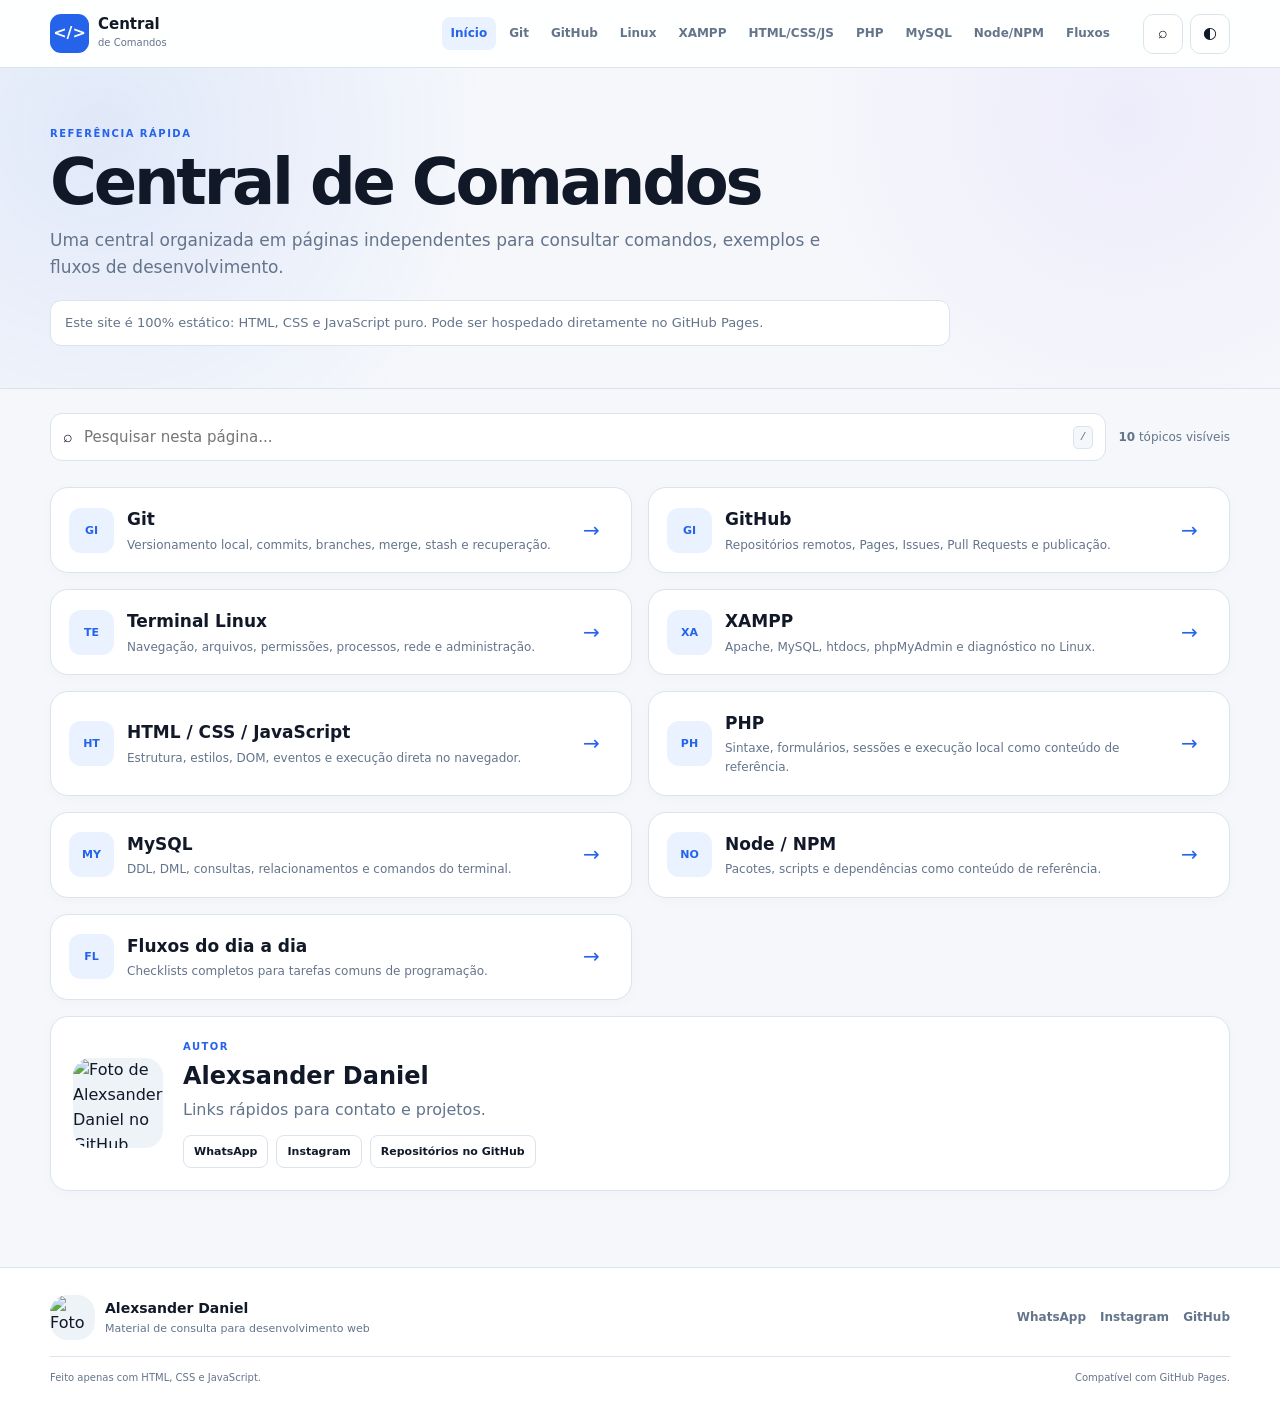
==== index.html @ f8adb83c "Primeiro commit" ====
<!DOCTYPE html>
<html lang="pt-BR">
<head>
<meta charset="UTF-8">
<meta name="viewport" content="width=device-width, initial-scale=1.0">
<meta name="description" content="Uma central organizada em páginas independentes para consultar comandos, exemplos e fluxos de desenvolvimento.">
<meta name="author" content="Alexsander Daniel">
<title>Central de Comandos | Central de Comandos</title>
<link rel="stylesheet" href="assets/style.css">
</head>
<body data-page="home">
<div class="scroll-progress" id="scrollProgress"></div>
<header class="site-header">
  <div class="shell header-row">
    <a class="brand" href="index.html"><span class="brand-code">&lt;/&gt;</span><span><b>Central</b><small>de Comandos</small></span></a>
    <nav class="desktop-nav"><a class="active" href="index.html">Início</a><a class="" href="git.html">Git</a><a class="" href="github.html">GitHub</a><a class="" href="linux.html">Linux</a><a class="" href="xampp.html">XAMPP</a><a class="" href="frontend.html">HTML/CSS/JS</a><a class="" href="php.html">PHP</a><a class="" href="mysql.html">MySQL</a><a class="" href="node.html">Node/NPM</a><a class="" href="fluxos.html">Fluxos</a></nav>
    <div class="header-actions">
      <button id="globalSearchBtn" class="header-btn" type="button" title="Pesquisar">⌕</button>
      <button id="themeBtn" class="header-btn" type="button" title="Alternar tema">◐</button>
      <button id="menuBtn" class="header-btn mobile-only" type="button" aria-label="Abrir menu">☰</button>
    </div>
  </div>
  <nav class="mobile-nav" id="mobileNav"><a class="active" href="index.html">Início</a><a class="" href="git.html">Git</a><a class="" href="github.html">GitHub</a><a class="" href="linux.html">Linux</a><a class="" href="xampp.html">XAMPP</a><a class="" href="frontend.html">HTML/CSS/JS</a><a class="" href="php.html">PHP</a><a class="" href="mysql.html">MySQL</a><a class="" href="node.html">Node/NPM</a><a class="" href="fluxos.html">Fluxos</a></nav>
</header>

<main>
<section class="page-hero">
  <div class="shell">
    
    <span class="kicker">REFERÊNCIA RÁPIDA</span>
    <h1>Central de Comandos</h1>
    <p>Uma central organizada em páginas independentes para consultar comandos, exemplos e fluxos de desenvolvimento.</p>
    <div class="hero-note">Este site é 100% estático: HTML, CSS e JavaScript puro. Pode ser hospedado diretamente no GitHub Pages.</div>
  </div>
</section>

<section class="shell local-tools">
  <div class="local-search"><span>⌕</span><input id="pageSearch" type="search" placeholder="Pesquisar nesta página..." autocomplete="off"><kbd>/</kbd></div>
  <div class="result-count"><b id="resultCount">0</b> tópicos visíveis</div>
</section>

<section class="shell doc-grid" id="contentGrid"><a class="topic-card search-item" data-search="Git Versionamento local, commits, branches, merge, stash e recuperação." href="git.html"><span class="topic-icon">GI</span><div><h2>Git</h2><p>Versionamento local, commits, branches, merge, stash e recuperação.</p></div><span class="arrow">→</span></a><a class="topic-card search-item" data-search="GitHub Repositórios remotos, Pages, Issues, Pull Requests e publicação." href="github.html"><span class="topic-icon">GI</span><div><h2>GitHub</h2><p>Repositórios remotos, Pages, Issues, Pull Requests e publicação.</p></div><span class="arrow">→</span></a><a class="topic-card search-item" data-search="Terminal Linux Navegação, arquivos, permissões, processos, rede e administração." href="linux.html"><span class="topic-icon">TE</span><div><h2>Terminal Linux</h2><p>Navegação, arquivos, permissões, processos, rede e administração.</p></div><span class="arrow">→</span></a><a class="topic-card search-item" data-search="XAMPP Apache, MySQL, htdocs, phpMyAdmin e diagnóstico no Linux." href="xampp.html"><span class="topic-icon">XA</span><div><h2>XAMPP</h2><p>Apache, MySQL, htdocs, phpMyAdmin e diagnóstico no Linux.</p></div><span class="arrow">→</span></a><a class="topic-card search-item" data-search="HTML / CSS / JavaScript Estrutura, estilos, DOM, eventos e execução direta no navegador." href="frontend.html"><span class="topic-icon">HT</span><div><h2>HTML / CSS / JavaScript</h2><p>Estrutura, estilos, DOM, eventos e execução direta no navegador.</p></div><span class="arrow">→</span></a><a class="topic-card search-item" data-search="PHP Sintaxe, formulários, sessões e execução local como conteúdo de referência." href="php.html"><span class="topic-icon">PH</span><div><h2>PHP</h2><p>Sintaxe, formulários, sessões e execução local como conteúdo de referência.</p></div><span class="arrow">→</span></a><a class="topic-card search-item" data-search="MySQL DDL, DML, consultas, relacionamentos e comandos do terminal." href="mysql.html"><span class="topic-icon">MY</span><div><h2>MySQL</h2><p>DDL, DML, consultas, relacionamentos e comandos do terminal.</p></div><span class="arrow">→</span></a><a class="topic-card search-item" data-search="Node / NPM Pacotes, scripts e dependências como conteúdo de referência." href="node.html"><span class="topic-icon">NO</span><div><h2>Node / NPM</h2><p>Pacotes, scripts e dependências como conteúdo de referência.</p></div><span class="arrow">→</span></a><a class="topic-card search-item" data-search="Fluxos do dia a dia Checklists completos para tarefas comuns de programação." href="fluxos.html"><span class="topic-icon">FL</span><div><h2>Fluxos do dia a dia</h2><p>Checklists completos para tarefas comuns de programação.</p></div><span class="arrow">→</span></a>
<article class="profile-panel wide search-item" data-search="Alexsander Daniel whatsapp instagram github contato">
 <img src="https://avatars.githubusercontent.com/u/104946213?v=4" alt="Foto de Alexsander Daniel no GitHub">
 <div><span class="kicker">AUTOR</span><h2>Alexsander Daniel</h2><p>Links rápidos para contato e projetos.</p>
 <div class="social-buttons"><a href="https://wa.me/5538999306760" target="_blank" rel="noopener">WhatsApp</a><a href="https://www.instagram.com/_alexsander_daniel_/" target="_blank" rel="noopener">Instagram</a><a href="https://github.com/alexsanderdaniel?tab=repositories" target="_blank" rel="noopener">Repositórios no GitHub</a></div></div>
</article></section>
</main>

<footer class="site-footer">
  <div class="shell footer-grid">
    <div class="footer-profile"><img src="https://avatars.githubusercontent.com/u/104946213?v=4" alt="Foto de Alexsander Daniel no GitHub"><div><strong>Alexsander Daniel</strong><span>Material de consulta para desenvolvimento web</span></div></div>
    <div class="footer-social"><a href="https://wa.me/5538999306760" target="_blank" rel="noopener">WhatsApp</a><a href="https://www.instagram.com/_alexsander_daniel_/" target="_blank" rel="noopener">Instagram</a><a href="https://github.com/alexsanderdaniel?tab=repositories" target="_blank" rel="noopener">GitHub</a></div>
  </div>
  <div class="shell footer-bottom"><span>Feito apenas com HTML, CSS e JavaScript.</span><span>Compatível com GitHub Pages.</span></div>
</footer>

<div class="search-modal" id="searchModal" aria-hidden="true"><div class="search-dialog"><div class="dialog-top"><strong>Pesquisar na Central</strong><button id="closeSearch" type="button">×</button></div><input id="globalSearch" type="search" placeholder="Ex.: git push, localhost, SELECT, npm install..."><div id="globalResults" class="global-results"></div><small>Pressione Esc para fechar.</small></div></div>
<div class="toast" id="toast">Copiado!</div>
<button class="to-top" id="toTop" type="button" aria-label="Voltar ao topo">↑</button>
<script src="assets/script.js"></script>
</body></html>
---- assets/style.css ----
:root{--bg:#f5f7fb;--surface:#fff;--surface2:#eef3f8;--text:#111827;--muted:#64748b;--border:#dbe3ec;--primary:#2563eb;--primary2:#1d4ed8;--soft:#eaf2ff;--code:#0b1220;--codeText:#dce9ff;--danger:#b91c1c;--dangerBg:#fff1f2;--warn:#a16207;--warnBg:#fffbeb;--success:#047857;--successBg:#ecfdf5;--shadow:0 12px 36px rgba(15,23,42,.07);--radius:18px;--header:68px}
html[data-theme="dark"]{--bg:#080e19;--surface:#101827;--surface2:#172235;--text:#e8edf5;--muted:#9aa9bd;--border:#27364c;--primary:#60a5fa;--primary2:#93c5fd;--soft:#132a4b;--code:#050a12;--codeText:#dce9ff;--danger:#fca5a5;--dangerBg:#341417;--warn:#fbbf24;--warnBg:#35260c;--success:#6ee7b7;--successBg:#0c3025;--shadow:0 18px 45px rgba(0,0,0,.28)}
*{box-sizing:border-box}html{scroll-behavior:smooth;scroll-padding-top:90px}body{margin:0;background:var(--bg);color:var(--text);font-family:Inter,ui-sans-serif,system-ui,-apple-system,"Segoe UI",sans-serif;line-height:1.55}button,input{font:inherit}a{color:inherit}code,kbd,pre{font-family:"SFMono-Regular",Consolas,"Liberation Mono",monospace}.shell{width:min(1180px,calc(100% - 34px));margin:auto}.scroll-progress{position:fixed;left:0;top:0;height:3px;background:var(--primary);width:0;z-index:999}.site-header{height:var(--header);position:sticky;top:0;z-index:100;background:color-mix(in srgb,var(--surface) 90%,transparent);backdrop-filter:blur(18px);border-bottom:1px solid var(--border)}.header-row{height:100%;display:flex;align-items:center;gap:24px}.brand{display:flex;align-items:center;gap:9px;text-decoration:none;margin-right:auto}.brand-code{width:39px;height:39px;display:grid;place-items:center;border-radius:11px;background:var(--primary);color:#fff;font-weight:900}.brand b{display:block;font-size:15px;line-height:1}.brand small{display:block;color:var(--muted);font-size:10px;margin-top:3px}.desktop-nav{display:flex;align-items:center;gap:4px}.desktop-nav a,.mobile-nav a{padding:7px 9px;border-radius:8px;text-decoration:none;color:var(--muted);font-size:12px;font-weight:750}.desktop-nav a:hover,.desktop-nav a.active,.mobile-nav a.active{color:var(--primary);background:var(--soft)}.header-actions{display:flex;gap:7px}.header-btn{width:40px;height:40px;border:1px solid var(--border);border-radius:10px;background:var(--surface);color:var(--text);cursor:pointer}.header-btn:hover{border-color:var(--primary)}.mobile-only{display:none}.mobile-nav{display:none;background:var(--surface);border-bottom:1px solid var(--border);padding:10px 17px;gap:5px;flex-wrap:wrap}.mobile-nav.open{display:flex}.page-hero{padding:58px 0 42px;border-bottom:1px solid var(--border);background:radial-gradient(circle at 8% 20%,color-mix(in srgb,var(--primary) 10%,transparent),transparent 32%),radial-gradient(circle at 88% 15%,color-mix(in srgb,#8b5cf6 7%,transparent),transparent 28%)}.breadcrumbs{display:flex;gap:8px;align-items:center;color:var(--muted);font-size:12px;margin-bottom:18px}.breadcrumbs a{text-decoration:none}.breadcrumbs a:hover{color:var(--primary)}.kicker{display:block;color:var(--primary);font-size:10px;font-weight:900;letter-spacing:.15em}.page-hero h1{margin:8px 0 12px;font-size:clamp(38px,6vw,64px);line-height:1.03;letter-spacing:-.05em}.page-hero p{max-width:790px;margin:0;color:var(--muted);font-size:17px}.hero-note{max-width:900px;margin-top:20px;padding:12px 14px;border:1px solid var(--border);border-radius:11px;background:var(--surface);color:var(--muted);font-size:13px}.local-tools{padding:24px 0 8px;display:flex;gap:12px;align-items:center}.local-search{flex:1;min-width:0;height:48px;display:flex;align-items:center;gap:9px;padding:0 12px;background:var(--surface);border:1px solid var(--border);border-radius:12px}.local-search:focus-within{border-color:var(--primary);box-shadow:0 0 0 3px color-mix(in srgb,var(--primary) 13%,transparent)}.local-search input{width:100%;min-width:0;border:0;outline:0;background:transparent;color:var(--text);font-size:15px}.local-search kbd{font-size:11px;border:1px solid var(--border);border-radius:5px;padding:2px 6px;color:var(--muted);background:var(--bg)}.result-count{color:var(--muted);font-size:12px;white-space:nowrap}.doc-grid{display:grid;grid-template-columns:repeat(2,minmax(0,1fr));gap:16px;padding-top:18px;padding-bottom:76px}.doc-card,.topic-card,.profile-panel{min-width:0;background:var(--surface);border:1px solid var(--border);border-radius:var(--radius);box-shadow:0 3px 14px rgba(15,23,42,.025)}.doc-card{padding:20px}.doc-card.wide,.profile-panel.wide{grid-column:1/-1}.card-title{margin-bottom:12px}.card-title h2{margin:6px 0 0;font-size:19px;letter-spacing:-.02em}.badge{display:inline-flex;padding:3px 7px;border-radius:6px;background:var(--soft);color:var(--primary);font-size:9px;font-weight:900;text-transform:uppercase;letter-spacing:.08em}.doc-card>p{margin:9px 0 13px;color:var(--muted);font-size:13.5px}.code-box{overflow:hidden;border-radius:12px;background:var(--code);color:var(--codeText);margin:12px 0}.code-top{height:37px;display:flex;align-items:center;justify-content:space-between;padding:0 10px 0 14px;border-bottom:1px solid rgba(255,255,255,.09);font-size:10px;color:#91a2bc;text-transform:uppercase;font-weight:800;letter-spacing:.06em}.copy{border:1px solid rgba(255,255,255,.13);border-radius:7px;background:rgba(255,255,255,.07);color:#e5edf8;padding:4px 8px;cursor:pointer;font-size:10px}.code-box pre{margin:0;padding:15px;overflow:auto}.code-box code{font-size:12.5px;line-height:1.8}.cmd-row{display:grid;grid-template-columns:minmax(140px,.8fr) minmax(0,1.2fr) 28px;gap:10px;align-items:start;padding:9px 0;border-bottom:1px solid var(--border)}.cmd-row:last-child{border-bottom:0}.cmd-row code{color:var(--primary2);font-size:11.5px;font-weight:700;overflow-wrap:anywhere}.cmd-row span{color:var(--muted);font-size:12px}.mini-copy{width:28px;height:28px;border:1px solid var(--border);border-radius:7px;background:var(--bg);color:var(--muted);cursor:pointer}.mini-copy:hover{color:var(--primary);border-color:var(--primary)}.callout{margin:12px 0 2px;padding:11px 12px;border-radius:10px;border:1px solid var(--border);font-size:12.5px}.callout strong{display:block;margin-bottom:3px}.callout p{margin:0}.callout.info{background:var(--soft)}.callout.warning{background:var(--warnBg);border-color:color-mix(in srgb,var(--warn) 35%,var(--border));color:var(--warn)}.callout.danger{background:var(--dangerBg);border-color:color-mix(in srgb,var(--danger) 35%,var(--border));color:var(--danger)}.callout.success{background:var(--successBg);border-color:color-mix(in srgb,var(--success) 35%,var(--border));color:var(--success)}.step-list{list-style:none;padding:0;margin:12px 0;display:grid;gap:8px}.step-list li{display:grid;grid-template-columns:29px minmax(0,1fr);gap:10px;align-items:start;padding:10px 11px;border-radius:10px;background:var(--surface2);color:var(--muted);font-size:12.5px}.step-list li>span{width:26px;height:26px;border-radius:7px;display:grid;place-items:center;background:var(--primary);color:#fff;font-weight:900;font-size:11px}.url-line{padding:11px 12px;border:1px dashed var(--border);border-radius:9px;background:var(--bg);overflow-wrap:anywhere}.url-line code{color:var(--primary2);font-size:12px}.key-grid{display:grid;grid-template-columns:repeat(2,1fr);gap:8px}.key-grid span{padding:12px;background:var(--surface2);border-radius:10px;color:var(--muted);font-size:12px}.key-grid b{display:block;margin-top:6px;color:var(--text)}kbd{padding:2px 5px;border:1px solid var(--border);border-radius:5px;background:var(--surface);font-size:10px}.topic-card{display:grid;grid-template-columns:45px minmax(0,1fr) 30px;gap:13px;align-items:center;padding:18px;text-decoration:none;transition:transform .15s ease,border-color .15s ease}.topic-card:hover{transform:translateY(-2px);border-color:color-mix(in srgb,var(--primary) 50%,var(--border))}.topic-icon{width:45px;height:45px;border-radius:12px;display:grid;place-items:center;background:var(--soft);color:var(--primary);font-size:11px;font-weight:900}.topic-card h2{margin:0;font-size:17px}.topic-card p{margin:3px 0 0;color:var(--muted);font-size:12px}.arrow{color:var(--primary);font-size:20px}.profile-panel{padding:22px;display:flex;align-items:center;gap:20px}.profile-panel img,.footer-profile img{object-fit:cover;border-radius:18px;background:var(--surface2)}.profile-panel img{width:90px;height:90px}.profile-panel h2{margin:4px 0 3px}.profile-panel p{margin:0;color:var(--muted)}.social-buttons{display:flex;flex-wrap:wrap;gap:8px;margin-top:12px}.social-buttons a{padding:7px 10px;border:1px solid var(--border);border-radius:8px;text-decoration:none;font-size:11px;font-weight:750}.social-buttons a:hover{color:var(--primary);border-color:var(--primary)}.site-footer{border-top:1px solid var(--border);background:var(--surface);padding:27px 0 17px}.footer-grid{display:flex;align-items:center;justify-content:space-between;gap:20px}.footer-profile{display:flex;align-items:center;gap:10px}.footer-profile img{width:45px;height:45px}.footer-profile strong{display:block;font-size:14px}.footer-profile span{display:block;color:var(--muted);font-size:11px}.footer-social{display:flex;gap:14px;flex-wrap:wrap}.footer-social a{text-decoration:none;color:var(--muted);font-size:12px;font-weight:700}.footer-social a:hover{color:var(--primary)}.footer-bottom{margin-top:16px;padding-top:13px;border-top:1px solid var(--border);display:flex;justify-content:space-between;gap:10px;color:var(--muted);font-size:10px}.search-modal{position:fixed;inset:0;z-index:500;display:none;place-items:start center;padding-top:90px;background:rgba(2,6,23,.58);backdrop-filter:blur(6px)}.search-modal.open{display:grid}.search-dialog{width:min(650px,calc(100% - 24px));padding:16px;border:1px solid var(--border);border-radius:16px;background:var(--surface);box-shadow:0 30px 90px rgba(0,0,0,.3)}.dialog-top{display:flex;justify-content:space-between;align-items:center;margin-bottom:10px}.dialog-top button{width:34px;height:34px;border:0;border-radius:8px;background:var(--surface2);color:var(--text);font-size:20px;cursor:pointer}.search-dialog>input{width:100%;height:48px;border:1px solid var(--border);border-radius:10px;background:var(--bg);color:var(--text);padding:0 12px;outline:0}.search-dialog>input:focus{border-color:var(--primary)}.global-results{display:grid;gap:5px;margin-top:10px;max-height:370px;overflow:auto}.global-results a{display:flex;align-items:center;justify-content:space-between;gap:10px;padding:10px;border-radius:9px;text-decoration:none}.global-results a:hover{background:var(--soft)}.global-results b{font-size:13px}.global-results span{color:var(--muted);font-size:11px}.search-dialog>small{display:block;margin-top:10px;color:var(--muted)}.toast{position:fixed;left:50%;bottom:20px;z-index:700;transform:translate(-50%,12px);padding:9px 13px;border-radius:9px;background:var(--text);color:var(--surface);font-size:11px;font-weight:800;opacity:0;pointer-events:none;transition:.2s}.toast.show{opacity:1;transform:translate(-50%,0)}.to-top{position:fixed;right:17px;bottom:17px;width:42px;height:42px;border:1px solid var(--border);border-radius:11px;background:var(--surface);color:var(--text);box-shadow:var(--shadow);cursor:pointer;opacity:0;pointer-events:none;transform:translateY(8px);transition:.2s}.to-top.show{opacity:1;pointer-events:auto;transform:none}.search-item[data-hidden="true"]{display:none!important}.no-results{grid-column:1/-1;padding:30px;text-align:center;border:1px dashed var(--border);border-radius:var(--radius);background:var(--surface);color:var(--muted)}
@media(max-width:1050px){.desktop-nav{display:none}.mobile-only{display:block}}@media(max-width:760px){.shell{width:min(100% - 22px,1180px)}.page-hero{padding:42px 0 32px}.page-hero h1{font-size:clamp(36px,11vw,52px)}.page-hero p{font-size:15px}.local-tools{align-items:stretch;flex-direction:column}.doc-grid{grid-template-columns:1fr}.doc-card.wide,.profile-panel.wide{grid-column:auto}.cmd-row{grid-template-columns:1fr 30px}.cmd-row span{grid-column:1/-1;grid-row:2}.key-grid{grid-template-columns:1fr}.profile-panel{align-items:flex-start}.footer-grid,.footer-bottom{flex-direction:column;align-items:flex-start}.search-modal{padding-top:72px}}@media(max-width:450px){.brand small{display:none}.profile-panel{display:grid;grid-template-columns:70px 1fr}.profile-panel img{width:70px;height:70px}.profile-panel .social-buttons{grid-column:1/-1}.social-buttons{display:grid;grid-template-columns:1fr;width:100%}.social-buttons a{text-align:center}.doc-card{padding:16px}}@media(prefers-reduced-motion:reduce){*{scroll-behavior:auto!important;transition:none!important}}
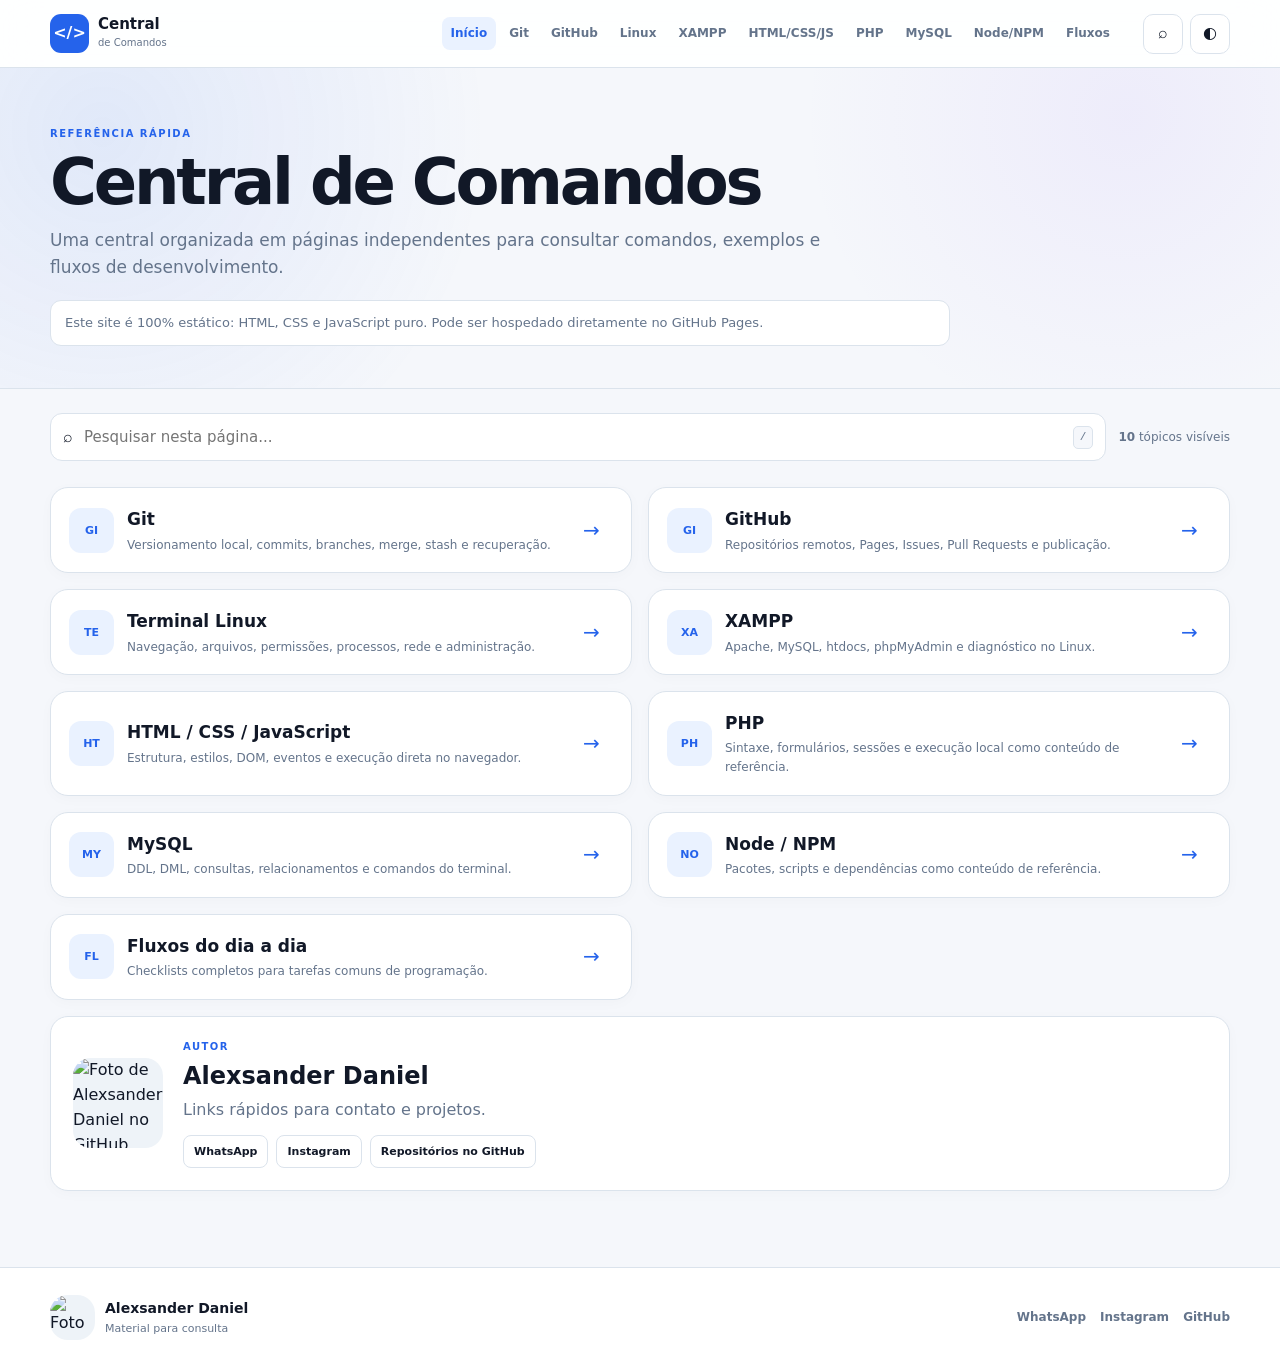
==== commit 3363c06c: "Segundo commit" ====
--- a/index.html
+++ b/index.html
@@ -1,62 +1,57 @@
 <!DOCTYPE html>
+
 <html lang="pt-BR">
 <head>
-<meta charset="UTF-8">
-<meta name="viewport" content="width=device-width, initial-scale=1.0">
-<meta name="description" content="Uma central organizada em páginas independentes para consultar comandos, exemplos e fluxos de desenvolvimento.">
-<meta name="author" content="Alexsander Daniel">
+<meta charset="utf-8"/>
+<meta content="width=device-width, initial-scale=1.0" name="viewport"/>
+<meta content="Uma central organizada em páginas independentes para consultar comandos, exemplos e fluxos de desenvolvimento." name="description"/>
+<meta content="Alexsander Daniel" name="author"/>
 <title>Central de Comandos | Central de Comandos</title>
-<link rel="stylesheet" href="assets/style.css">
+<link href="assets/style.css" rel="stylesheet"/>
 </head>
 <body data-page="home">
 <div class="scroll-progress" id="scrollProgress"></div>
 <header class="site-header">
-  <div class="shell header-row">
-    <a class="brand" href="index.html"><span class="brand-code">&lt;/&gt;</span><span><b>Central</b><small>de Comandos</small></span></a>
-    <nav class="desktop-nav"><a class="active" href="index.html">Início</a><a class="" href="git.html">Git</a><a class="" href="github.html">GitHub</a><a class="" href="linux.html">Linux</a><a class="" href="xampp.html">XAMPP</a><a class="" href="frontend.html">HTML/CSS/JS</a><a class="" href="php.html">PHP</a><a class="" href="mysql.html">MySQL</a><a class="" href="node.html">Node/NPM</a><a class="" href="fluxos.html">Fluxos</a></nav>
-    <div class="header-actions">
-      <button id="globalSearchBtn" class="header-btn" type="button" title="Pesquisar">⌕</button>
-      <button id="themeBtn" class="header-btn" type="button" title="Alternar tema">◐</button>
-      <button id="menuBtn" class="header-btn mobile-only" type="button" aria-label="Abrir menu">☰</button>
-    </div>
-  </div>
-  <nav class="mobile-nav" id="mobileNav"><a class="active" href="index.html">Início</a><a class="" href="git.html">Git</a><a class="" href="github.html">GitHub</a><a class="" href="linux.html">Linux</a><a class="" href="xampp.html">XAMPP</a><a class="" href="frontend.html">HTML/CSS/JS</a><a class="" href="php.html">PHP</a><a class="" href="mysql.html">MySQL</a><a class="" href="node.html">Node/NPM</a><a class="" href="fluxos.html">Fluxos</a></nav>
+<div class="shell header-row">
+<a class="brand" href="index.html"><span class="brand-code">&lt;/&gt;</span><span><b>Central</b><small>de Comandos</small></span></a>
+<nav class="desktop-nav"><a class="active" href="index.html">Início</a><a class="" href="git.html">Git</a><a class="" href="github.html">GitHub</a><a class="" href="linux.html">Linux</a><a class="" href="xampp.html">XAMPP</a><a class="" href="frontend.html">HTML/CSS/JS</a><a class="" href="php.html">PHP</a><a class="" href="mysql.html">MySQL</a><a class="" href="node.html">Node/NPM</a><a class="" href="fluxos.html">Fluxos</a></nav>
+<div class="header-actions">
+<button class="header-btn" id="globalSearchBtn" title="Pesquisar" type="button">⌕</button>
+<button class="header-btn" id="themeBtn" title="Alternar tema" type="button">◐</button>
+<button aria-label="Abrir menu" class="header-btn mobile-only" id="menuBtn" type="button">☰</button>
+</div>
+</div>
+<nav class="mobile-nav" id="mobileNav"><a class="active" href="index.html">Início</a><a class="" href="git.html">Git</a><a class="" href="github.html">GitHub</a><a class="" href="linux.html">Linux</a><a class="" href="xampp.html">XAMPP</a><a class="" href="frontend.html">HTML/CSS/JS</a><a class="" href="php.html">PHP</a><a class="" href="mysql.html">MySQL</a><a class="" href="node.html">Node/NPM</a><a class="" href="fluxos.html">Fluxos</a></nav>
 </header>
-
 <main>
 <section class="page-hero">
-  <div class="shell">
-    
-    <span class="kicker">REFERÊNCIA RÁPIDA</span>
-    <h1>Central de Comandos</h1>
-    <p>Uma central organizada em páginas independentes para consultar comandos, exemplos e fluxos de desenvolvimento.</p>
-    <div class="hero-note">Este site é 100% estático: HTML, CSS e JavaScript puro. Pode ser hospedado diretamente no GitHub Pages.</div>
-  </div>
+<div class="shell">
+<span class="kicker">REFERÊNCIA RÁPIDA</span>
+<h1>Central de Comandos</h1>
+<p>Uma central organizada em páginas independentes para consultar comandos, exemplos e fluxos de desenvolvimento.</p>
+<div class="hero-note">Este site é 100% estático: HTML, CSS e JavaScript puro. Pode ser hospedado diretamente no GitHub Pages.</div>
+</div>
 </section>
-
 <section class="shell local-tools">
-  <div class="local-search"><span>⌕</span><input id="pageSearch" type="search" placeholder="Pesquisar nesta página..." autocomplete="off"><kbd>/</kbd></div>
-  <div class="result-count"><b id="resultCount">0</b> tópicos visíveis</div>
+<div class="local-search"><span>⌕</span><input autocomplete="off" id="pageSearch" placeholder="Pesquisar nesta página..." type="search"/><kbd>/</kbd></div>
+<div class="result-count"><b id="resultCount">0</b> tópicos visíveis</div>
 </section>
-
 <section class="shell doc-grid" id="contentGrid"><a class="topic-card search-item" data-search="Git Versionamento local, commits, branches, merge, stash e recuperação." href="git.html"><span class="topic-icon">GI</span><div><h2>Git</h2><p>Versionamento local, commits, branches, merge, stash e recuperação.</p></div><span class="arrow">→</span></a><a class="topic-card search-item" data-search="GitHub Repositórios remotos, Pages, Issues, Pull Requests e publicação." href="github.html"><span class="topic-icon">GI</span><div><h2>GitHub</h2><p>Repositórios remotos, Pages, Issues, Pull Requests e publicação.</p></div><span class="arrow">→</span></a><a class="topic-card search-item" data-search="Terminal Linux Navegação, arquivos, permissões, processos, rede e administração." href="linux.html"><span class="topic-icon">TE</span><div><h2>Terminal Linux</h2><p>Navegação, arquivos, permissões, processos, rede e administração.</p></div><span class="arrow">→</span></a><a class="topic-card search-item" data-search="XAMPP Apache, MySQL, htdocs, phpMyAdmin e diagnóstico no Linux." href="xampp.html"><span class="topic-icon">XA</span><div><h2>XAMPP</h2><p>Apache, MySQL, htdocs, phpMyAdmin e diagnóstico no Linux.</p></div><span class="arrow">→</span></a><a class="topic-card search-item" data-search="HTML / CSS / JavaScript Estrutura, estilos, DOM, eventos e execução direta no navegador." href="frontend.html"><span class="topic-icon">HT</span><div><h2>HTML / CSS / JavaScript</h2><p>Estrutura, estilos, DOM, eventos e execução direta no navegador.</p></div><span class="arrow">→</span></a><a class="topic-card search-item" data-search="PHP Sintaxe, formulários, sessões e execução local como conteúdo de referência." href="php.html"><span class="topic-icon">PH</span><div><h2>PHP</h2><p>Sintaxe, formulários, sessões e execução local como conteúdo de referência.</p></div><span class="arrow">→</span></a><a class="topic-card search-item" data-search="MySQL DDL, DML, consultas, relacionamentos e comandos do terminal." href="mysql.html"><span class="topic-icon">MY</span><div><h2>MySQL</h2><p>DDL, DML, consultas, relacionamentos e comandos do terminal.</p></div><span class="arrow">→</span></a><a class="topic-card search-item" data-search="Node / NPM Pacotes, scripts e dependências como conteúdo de referência." href="node.html"><span class="topic-icon">NO</span><div><h2>Node / NPM</h2><p>Pacotes, scripts e dependências como conteúdo de referência.</p></div><span class="arrow">→</span></a><a class="topic-card search-item" data-search="Fluxos do dia a dia Checklists completos para tarefas comuns de programação." href="fluxos.html"><span class="topic-icon">FL</span><div><h2>Fluxos do dia a dia</h2><p>Checklists completos para tarefas comuns de programação.</p></div><span class="arrow">→</span></a>
 <article class="profile-panel wide search-item" data-search="Alexsander Daniel whatsapp instagram github contato">
- <img src="https://avatars.githubusercontent.com/u/104946213?v=4" alt="Foto de Alexsander Daniel no GitHub">
- <div><span class="kicker">AUTOR</span><h2>Alexsander Daniel</h2><p>Links rápidos para contato e projetos.</p>
- <div class="social-buttons"><a href="https://wa.me/5538999306760" target="_blank" rel="noopener">WhatsApp</a><a href="https://www.instagram.com/_alexsander_daniel_/" target="_blank" rel="noopener">Instagram</a><a href="https://github.com/alexsanderdaniel?tab=repositories" target="_blank" rel="noopener">Repositórios no GitHub</a></div></div>
+<img alt="Foto de Alexsander Daniel no GitHub" src="https://avatars.githubusercontent.com/u/104946213?v=4"/>
+<div><span class="kicker">AUTOR</span><h2>Alexsander Daniel</h2><p>Links rápidos para contato e projetos.</p>
+<div class="social-buttons"><a href="https://wa.me/5538999306760" rel="noopener" target="_blank">WhatsApp</a><a href="https://www.instagram.com/_alexsander_daniel_/" rel="noopener" target="_blank">Instagram</a><a href="https://github.com/alexsanderdaniel?tab=repositories" rel="noopener" target="_blank">Repositórios no GitHub</a></div></div>
 </article></section>
 </main>
+<footer class="site-footer">
+<div class="shell footer-grid">
+<div class="footer-profile"><img alt="Foto de Alexsander Daniel no GitHub" src="https://avatars.githubusercontent.com/u/104946213?v=4"/><div><strong>Alexsander Daniel</strong><span>Material para consulta</span></div></div>
+<div class="footer-social"><a href="https://wa.me/5538999306760" rel="noopener" target="_blank">WhatsApp</a><a href="https://www.instagram.com/_alexsander_daniel_/" rel="noopener" target="_blank">Instagram</a><a href="https://github.com/alexsanderdaniel?tab=repositories" rel="noopener" target="_blank">GitHub</a></div>
+</div>
 
-<footer class="site-footer">
-  <div class="shell footer-grid">
-    <div class="footer-profile"><img src="https://avatars.githubusercontent.com/u/104946213?v=4" alt="Foto de Alexsander Daniel no GitHub"><div><strong>Alexsander Daniel</strong><span>Material de consulta para desenvolvimento web</span></div></div>
-    <div class="footer-social"><a href="https://wa.me/5538999306760" target="_blank" rel="noopener">WhatsApp</a><a href="https://www.instagram.com/_alexsander_daniel_/" target="_blank" rel="noopener">Instagram</a><a href="https://github.com/alexsanderdaniel?tab=repositories" target="_blank" rel="noopener">GitHub</a></div>
-  </div>
-  <div class="shell footer-bottom"><span>Feito apenas com HTML, CSS e JavaScript.</span><span>Compatível com GitHub Pages.</span></div>
 </footer>
-
-<div class="search-modal" id="searchModal" aria-hidden="true"><div class="search-dialog"><div class="dialog-top"><strong>Pesquisar na Central</strong><button id="closeSearch" type="button">×</button></div><input id="globalSearch" type="search" placeholder="Ex.: git push, localhost, SELECT, npm install..."><div id="globalResults" class="global-results"></div><small>Pressione Esc para fechar.</small></div></div>
+<div aria-hidden="true" class="search-modal" id="searchModal"><div class="search-dialog"><div class="dialog-top"><strong>Pesquisar na Central</strong><button id="closeSearch" type="button">×</button></div><input id="globalSearch" placeholder="Ex.: git push, localhost, SELECT, npm install..." type="search"/><div class="global-results" id="globalResults"></div><small>Pressione Esc para fechar.</small></div></div>
 <div class="toast" id="toast">Copiado!</div>
-<button class="to-top" id="toTop" type="button" aria-label="Voltar ao topo">↑</button>
+<button aria-label="Voltar ao topo" class="to-top" id="toTop" type="button">↑</button>
 <script src="assets/script.js"></script>
 </body></html>
--- a/assets/style.css
+++ b/assets/style.css
@@ -3,3 +3,10 @@
 html[data-theme="dark"]{--bg:#080e19;--surface:#101827;--surface2:#172235;--text:#e8edf5;--muted:#9aa9bd;--border:#27364c;--primary:#60a5fa;--primary2:#93c5fd;--soft:#132a4b;--code:#050a12;--codeText:#dce9ff;--danger:#fca5a5;--dangerBg:#341417;--warn:#fbbf24;--warnBg:#35260c;--success:#6ee7b7;--successBg:#0c3025;--shadow:0 18px 45px rgba(0,0,0,.28)}
 *{box-sizing:border-box}html{scroll-behavior:smooth;scroll-padding-top:90px}body{margin:0;background:var(--bg);color:var(--text);font-family:Inter,ui-sans-serif,system-ui,-apple-system,"Segoe UI",sans-serif;line-height:1.55}button,input{font:inherit}a{color:inherit}code,kbd,pre{font-family:"SFMono-Regular",Consolas,"Liberation Mono",monospace}.shell{width:min(1180px,calc(100% - 34px));margin:auto}.scroll-progress{position:fixed;left:0;top:0;height:3px;background:var(--primary);width:0;z-index:999}.site-header{height:var(--header);position:sticky;top:0;z-index:100;background:color-mix(in srgb,var(--surface) 90%,transparent);backdrop-filter:blur(18px);border-bottom:1px solid var(--border)}.header-row{height:100%;display:flex;align-items:center;gap:24px}.brand{display:flex;align-items:center;gap:9px;text-decoration:none;margin-right:auto}.brand-code{width:39px;height:39px;display:grid;place-items:center;border-radius:11px;background:var(--primary);color:#fff;font-weight:900}.brand b{display:block;font-size:15px;line-height:1}.brand small{display:block;color:var(--muted);font-size:10px;margin-top:3px}.desktop-nav{display:flex;align-items:center;gap:4px}.desktop-nav a,.mobile-nav a{padding:7px 9px;border-radius:8px;text-decoration:none;color:var(--muted);font-size:12px;font-weight:750}.desktop-nav a:hover,.desktop-nav a.active,.mobile-nav a.active{color:var(--primary);background:var(--soft)}.header-actions{display:flex;gap:7px}.header-btn{width:40px;height:40px;border:1px solid var(--border);border-radius:10px;background:var(--surface);color:var(--text);cursor:pointer}.header-btn:hover{border-color:var(--primary)}.mobile-only{display:none}.mobile-nav{display:none;background:var(--surface);border-bottom:1px solid var(--border);padding:10px 17px;gap:5px;flex-wrap:wrap}.mobile-nav.open{display:flex}.page-hero{padding:58px 0 42px;border-bottom:1px solid var(--border);background:radial-gradient(circle at 8% 20%,color-mix(in srgb,var(--primary) 10%,transparent),transparent 32%),radial-gradient(circle at 88% 15%,color-mix(in srgb,#8b5cf6 7%,transparent),transparent 28%)}.breadcrumbs{display:flex;gap:8px;align-items:center;color:var(--muted);font-size:12px;margin-bottom:18px}.breadcrumbs a{text-decoration:none}.breadcrumbs a:hover{color:var(--primary)}.kicker{display:block;color:var(--primary);font-size:10px;font-weight:900;letter-spacing:.15em}.page-hero h1{margin:8px 0 12px;font-size:clamp(38px,6vw,64px);line-height:1.03;letter-spacing:-.05em}.page-hero p{max-width:790px;margin:0;color:var(--muted);font-size:17px}.hero-note{max-width:900px;margin-top:20px;padding:12px 14px;border:1px solid var(--border);border-radius:11px;background:var(--surface);color:var(--muted);font-size:13px}.local-tools{padding:24px 0 8px;display:flex;gap:12px;align-items:center}.local-search{flex:1;min-width:0;height:48px;display:flex;align-items:center;gap:9px;padding:0 12px;background:var(--surface);border:1px solid var(--border);border-radius:12px}.local-search:focus-within{border-color:var(--primary);box-shadow:0 0 0 3px color-mix(in srgb,var(--primary) 13%,transparent)}.local-search input{width:100%;min-width:0;border:0;outline:0;background:transparent;color:var(--text);font-size:15px}.local-search kbd{font-size:11px;border:1px solid var(--border);border-radius:5px;padding:2px 6px;color:var(--muted);background:var(--bg)}.result-count{color:var(--muted);font-size:12px;white-space:nowrap}.doc-grid{display:grid;grid-template-columns:repeat(2,minmax(0,1fr));gap:16px;padding-top:18px;padding-bottom:76px}.doc-card,.topic-card,.profile-panel{min-width:0;background:var(--surface);border:1px solid var(--border);border-radius:var(--radius);box-shadow:0 3px 14px rgba(15,23,42,.025)}.doc-card{padding:20px}.doc-card.wide,.profile-panel.wide{grid-column:1/-1}.card-title{margin-bottom:12px}.card-title h2{margin:6px 0 0;font-size:19px;letter-spacing:-.02em}.badge{display:inline-flex;padding:3px 7px;border-radius:6px;background:var(--soft);color:var(--primary);font-size:9px;font-weight:900;text-transform:uppercase;letter-spacing:.08em}.doc-card>p{margin:9px 0 13px;color:var(--muted);font-size:13.5px}.code-box{overflow:hidden;border-radius:12px;background:var(--code);color:var(--codeText);margin:12px 0}.code-top{height:37px;display:flex;align-items:center;justify-content:space-between;padding:0 10px 0 14px;border-bottom:1px solid rgba(255,255,255,.09);font-size:10px;color:#91a2bc;text-transform:uppercase;font-weight:800;letter-spacing:.06em}.copy{border:1px solid rgba(255,255,255,.13);border-radius:7px;background:rgba(255,255,255,.07);color:#e5edf8;padding:4px 8px;cursor:pointer;font-size:10px}.code-box pre{margin:0;padding:15px;overflow:auto}.code-box code{font-size:12.5px;line-height:1.8}.cmd-row{display:grid;grid-template-columns:minmax(140px,.8fr) minmax(0,1.2fr) 28px;gap:10px;align-items:start;padding:9px 0;border-bottom:1px solid var(--border)}.cmd-row:last-child{border-bottom:0}.cmd-row code{color:var(--primary2);font-size:11.5px;font-weight:700;overflow-wrap:anywhere}.cmd-row span{color:var(--muted);font-size:12px}.mini-copy{width:28px;height:28px;border:1px solid var(--border);border-radius:7px;background:var(--bg);color:var(--muted);cursor:pointer}.mini-copy:hover{color:var(--primary);border-color:var(--primary)}.callout{margin:12px 0 2px;padding:11px 12px;border-radius:10px;border:1px solid var(--border);font-size:12.5px}.callout strong{display:block;margin-bottom:3px}.callout p{margin:0}.callout.info{background:var(--soft)}.callout.warning{background:var(--warnBg);border-color:color-mix(in srgb,var(--warn) 35%,var(--border));color:var(--warn)}.callout.danger{background:var(--dangerBg);border-color:color-mix(in srgb,var(--danger) 35%,var(--border));color:var(--danger)}.callout.success{background:var(--successBg);border-color:color-mix(in srgb,var(--success) 35%,var(--border));color:var(--success)}.step-list{list-style:none;padding:0;margin:12px 0;display:grid;gap:8px}.step-list li{display:grid;grid-template-columns:29px minmax(0,1fr);gap:10px;align-items:start;padding:10px 11px;border-radius:10px;background:var(--surface2);color:var(--muted);font-size:12.5px}.step-list li>span{width:26px;height:26px;border-radius:7px;display:grid;place-items:center;background:var(--primary);color:#fff;font-weight:900;font-size:11px}.url-line{padding:11px 12px;border:1px dashed var(--border);border-radius:9px;background:var(--bg);overflow-wrap:anywhere}.url-line code{color:var(--primary2);font-size:12px}.key-grid{display:grid;grid-template-columns:repeat(2,1fr);gap:8px}.key-grid span{padding:12px;background:var(--surface2);border-radius:10px;color:var(--muted);font-size:12px}.key-grid b{display:block;margin-top:6px;color:var(--text)}kbd{padding:2px 5px;border:1px solid var(--border);border-radius:5px;background:var(--surface);font-size:10px}.topic-card{display:grid;grid-template-columns:45px minmax(0,1fr) 30px;gap:13px;align-items:center;padding:18px;text-decoration:none;transition:transform .15s ease,border-color .15s ease}.topic-card:hover{transform:translateY(-2px);border-color:color-mix(in srgb,var(--primary) 50%,var(--border))}.topic-icon{width:45px;height:45px;border-radius:12px;display:grid;place-items:center;background:var(--soft);color:var(--primary);font-size:11px;font-weight:900}.topic-card h2{margin:0;font-size:17px}.topic-card p{margin:3px 0 0;color:var(--muted);font-size:12px}.arrow{color:var(--primary);font-size:20px}.profile-panel{padding:22px;display:flex;align-items:center;gap:20px}.profile-panel img,.footer-profile img{object-fit:cover;border-radius:18px;background:var(--surface2)}.profile-panel img{width:90px;height:90px}.profile-panel h2{margin:4px 0 3px}.profile-panel p{margin:0;color:var(--muted)}.social-buttons{display:flex;flex-wrap:wrap;gap:8px;margin-top:12px}.social-buttons a{padding:7px 10px;border:1px solid var(--border);border-radius:8px;text-decoration:none;font-size:11px;font-weight:750}.social-buttons a:hover{color:var(--primary);border-color:var(--primary)}.site-footer{border-top:1px solid var(--border);background:var(--surface);padding:27px 0 17px}.footer-grid{display:flex;align-items:center;justify-content:space-between;gap:20px}.footer-profile{display:flex;align-items:center;gap:10px}.footer-profile img{width:45px;height:45px}.footer-profile strong{display:block;font-size:14px}.footer-profile span{display:block;color:var(--muted);font-size:11px}.footer-social{display:flex;gap:14px;flex-wrap:wrap}.footer-social a{text-decoration:none;color:var(--muted);font-size:12px;font-weight:700}.footer-social a:hover{color:var(--primary)}.footer-bottom{margin-top:16px;padding-top:13px;border-top:1px solid var(--border);display:flex;justify-content:space-between;gap:10px;color:var(--muted);font-size:10px}.search-modal{position:fixed;inset:0;z-index:500;display:none;place-items:start center;padding-top:90px;background:rgba(2,6,23,.58);backdrop-filter:blur(6px)}.search-modal.open{display:grid}.search-dialog{width:min(650px,calc(100% - 24px));padding:16px;border:1px solid var(--border);border-radius:16px;background:var(--surface);box-shadow:0 30px 90px rgba(0,0,0,.3)}.dialog-top{display:flex;justify-content:space-between;align-items:center;margin-bottom:10px}.dialog-top button{width:34px;height:34px;border:0;border-radius:8px;background:var(--surface2);color:var(--text);font-size:20px;cursor:pointer}.search-dialog>input{width:100%;height:48px;border:1px solid var(--border);border-radius:10px;background:var(--bg);color:var(--text);padding:0 12px;outline:0}.search-dialog>input:focus{border-color:var(--primary)}.global-results{display:grid;gap:5px;margin-top:10px;max-height:370px;overflow:auto}.global-results a{display:flex;align-items:center;justify-content:space-between;gap:10px;padding:10px;border-radius:9px;text-decoration:none}.global-results a:hover{background:var(--soft)}.global-results b{font-size:13px}.global-results span{color:var(--muted);font-size:11px}.search-dialog>small{display:block;margin-top:10px;color:var(--muted)}.toast{position:fixed;left:50%;bottom:20px;z-index:700;transform:translate(-50%,12px);padding:9px 13px;border-radius:9px;background:var(--text);color:var(--surface);font-size:11px;font-weight:800;opacity:0;pointer-events:none;transition:.2s}.toast.show{opacity:1;transform:translate(-50%,0)}.to-top{position:fixed;right:17px;bottom:17px;width:42px;height:42px;border:1px solid var(--border);border-radius:11px;background:var(--surface);color:var(--text);box-shadow:var(--shadow);cursor:pointer;opacity:0;pointer-events:none;transform:translateY(8px);transition:.2s}.to-top.show{opacity:1;pointer-events:auto;transform:none}.search-item[data-hidden="true"]{display:none!important}.no-results{grid-column:1/-1;padding:30px;text-align:center;border:1px dashed var(--border);border-radius:var(--radius);background:var(--surface);color:var(--muted)}
 @media(max-width:1050px){.desktop-nav{display:none}.mobile-only{display:block}}@media(max-width:760px){.shell{width:min(100% - 22px,1180px)}.page-hero{padding:42px 0 32px}.page-hero h1{font-size:clamp(36px,11vw,52px)}.page-hero p{font-size:15px}.local-tools{align-items:stretch;flex-direction:column}.doc-grid{grid-template-columns:1fr}.doc-card.wide,.profile-panel.wide{grid-column:auto}.cmd-row{grid-template-columns:1fr 30px}.cmd-row span{grid-column:1/-1;grid-row:2}.key-grid{grid-template-columns:1fr}.profile-panel{align-items:flex-start}.footer-grid,.footer-bottom{flex-direction:column;align-items:flex-start}.search-modal{padding-top:72px}}@media(max-width:450px){.brand small{display:none}.profile-panel{display:grid;grid-template-columns:70px 1fr}.profile-panel img{width:70px;height:70px}.profile-panel .social-buttons{grid-column:1/-1}.social-buttons{display:grid;grid-template-columns:1fr;width:100%}.social-buttons a{text-align:center}.doc-card{padding:16px}}@media(prefers-reduced-motion:reduce){*{scroll-behavior:auto!important;transition:none!important}}
+
+
+/* Materiais complementares para download */
+.resource-download{display:grid;grid-template-columns:54px minmax(0,1fr) auto;gap:16px;align-items:center;margin-top:12px;margin-bottom:4px;padding:17px 18px;border:1px solid color-mix(in srgb,var(--primary) 35%,var(--border));border-radius:var(--radius);background:linear-gradient(135deg,var(--surface),color-mix(in srgb,var(--soft) 50%,var(--surface)));box-shadow:0 7px 20px rgba(15,23,42,.035)}
+.resource-download-icon{width:54px;height:54px;display:grid;place-items:center;border-radius:14px;background:var(--primary);color:#fff;font-size:12px;font-weight:900;letter-spacing:.08em;box-shadow:0 8px 18px color-mix(in srgb,var(--primary) 22%,transparent)}
+.resource-download-copy{min-width:0}.resource-label{display:block;color:var(--primary);font-size:9px;font-weight:900;letter-spacing:.12em}.resource-download h2{margin:3px 0 2px;font-size:17px;letter-spacing:-.02em}.resource-download p{margin:0;color:var(--muted);font-size:12.5px;max-width:760px}.download-btn{min-height:42px;display:inline-flex;align-items:center;justify-content:center;gap:8px;padding:9px 13px;border-radius:10px;background:var(--primary);color:#fff;text-decoration:none;font-size:12px;font-weight:850;white-space:nowrap;transition:transform .15s ease,filter .15s ease}.download-btn:hover{transform:translateY(-1px);filter:brightness(1.05)}
+@media(max-width:720px){.resource-download{grid-template-columns:46px minmax(0,1fr);padding:15px}.resource-download-icon{width:46px;height:46px;border-radius:12px}.download-btn{grid-column:1/-1;width:100%;margin-top:2px}}
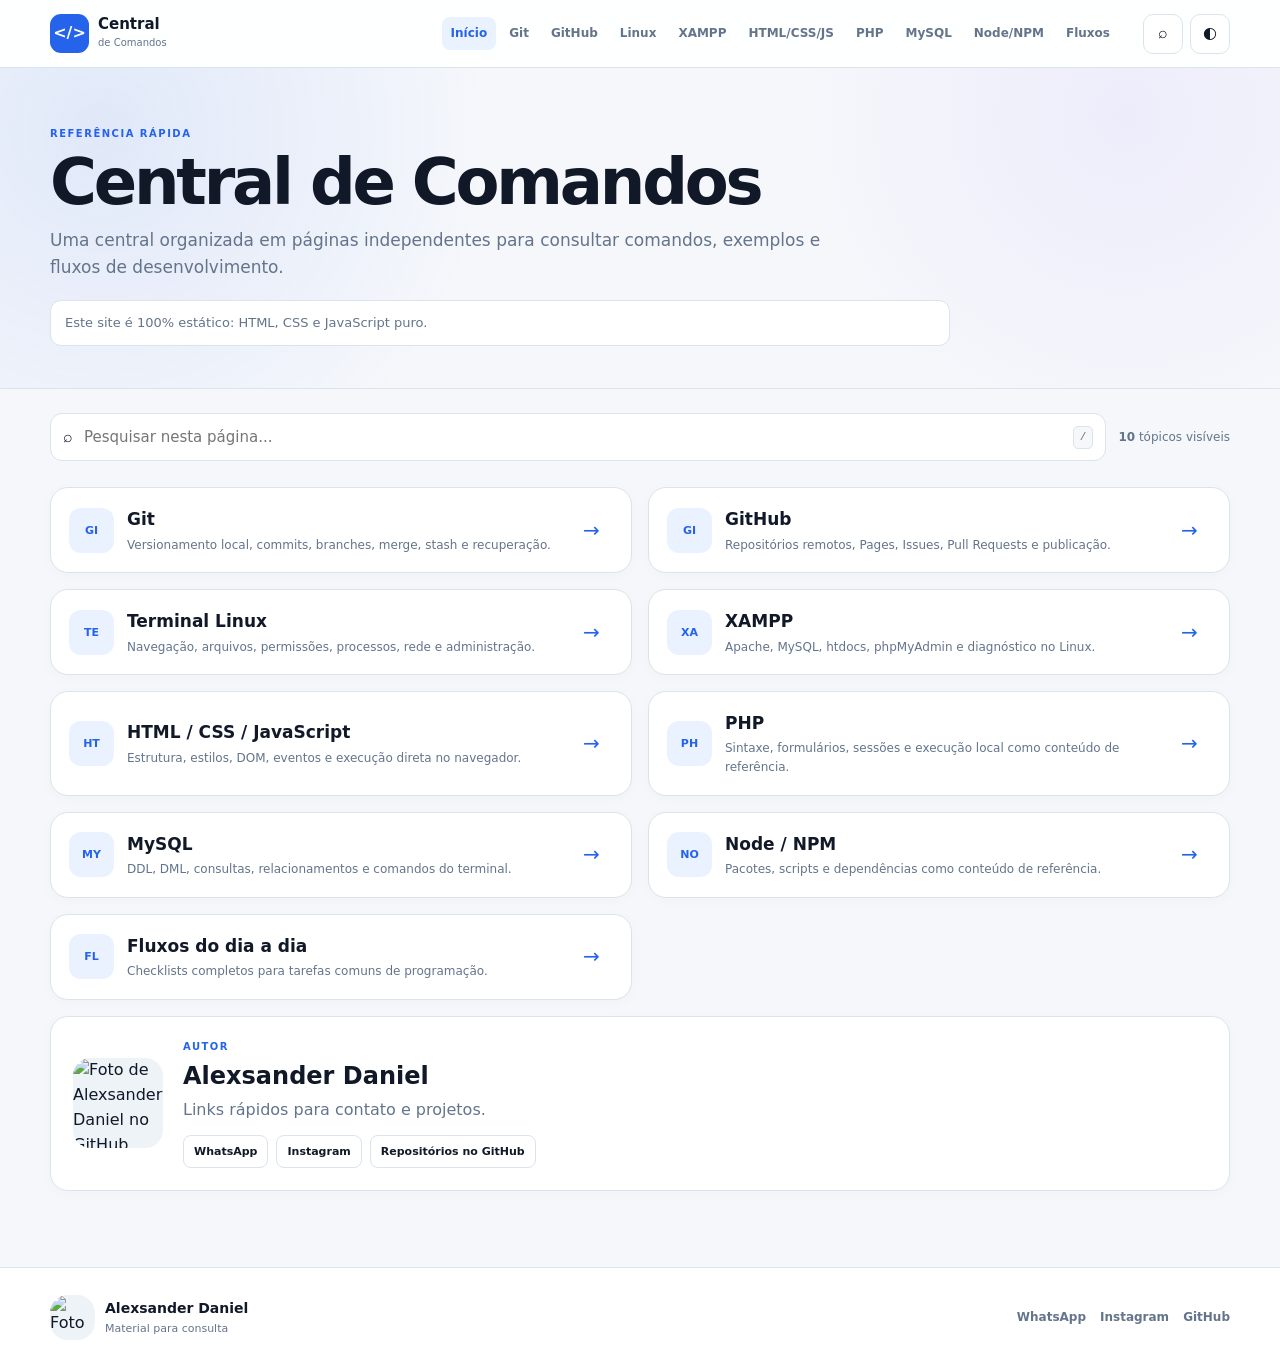
==== commit 1233bb73: "Remove GitHub Pages hosting note from index.html" ====
--- a/index.html
+++ b/index.html
@@ -29,7 +29,7 @@
 <span class="kicker">REFERÊNCIA RÁPIDA</span>
 <h1>Central de Comandos</h1>
 <p>Uma central organizada em páginas independentes para consultar comandos, exemplos e fluxos de desenvolvimento.</p>
-<div class="hero-note">Este site é 100% estático: HTML, CSS e JavaScript puro. Pode ser hospedado diretamente no GitHub Pages.</div>
+<div class="hero-note">Este site é 100% estático: HTML, CSS e JavaScript puro.</div>
 </div>
 </section>
 <section class="shell local-tools">
@@ -54,4 +54,4 @@
 <div class="toast" id="toast">Copiado!</div>
 <button aria-label="Voltar ao topo" class="to-top" id="toTop" type="button">↑</button>
 <script src="assets/script.js"></script>
-</body></html>+</body></html>
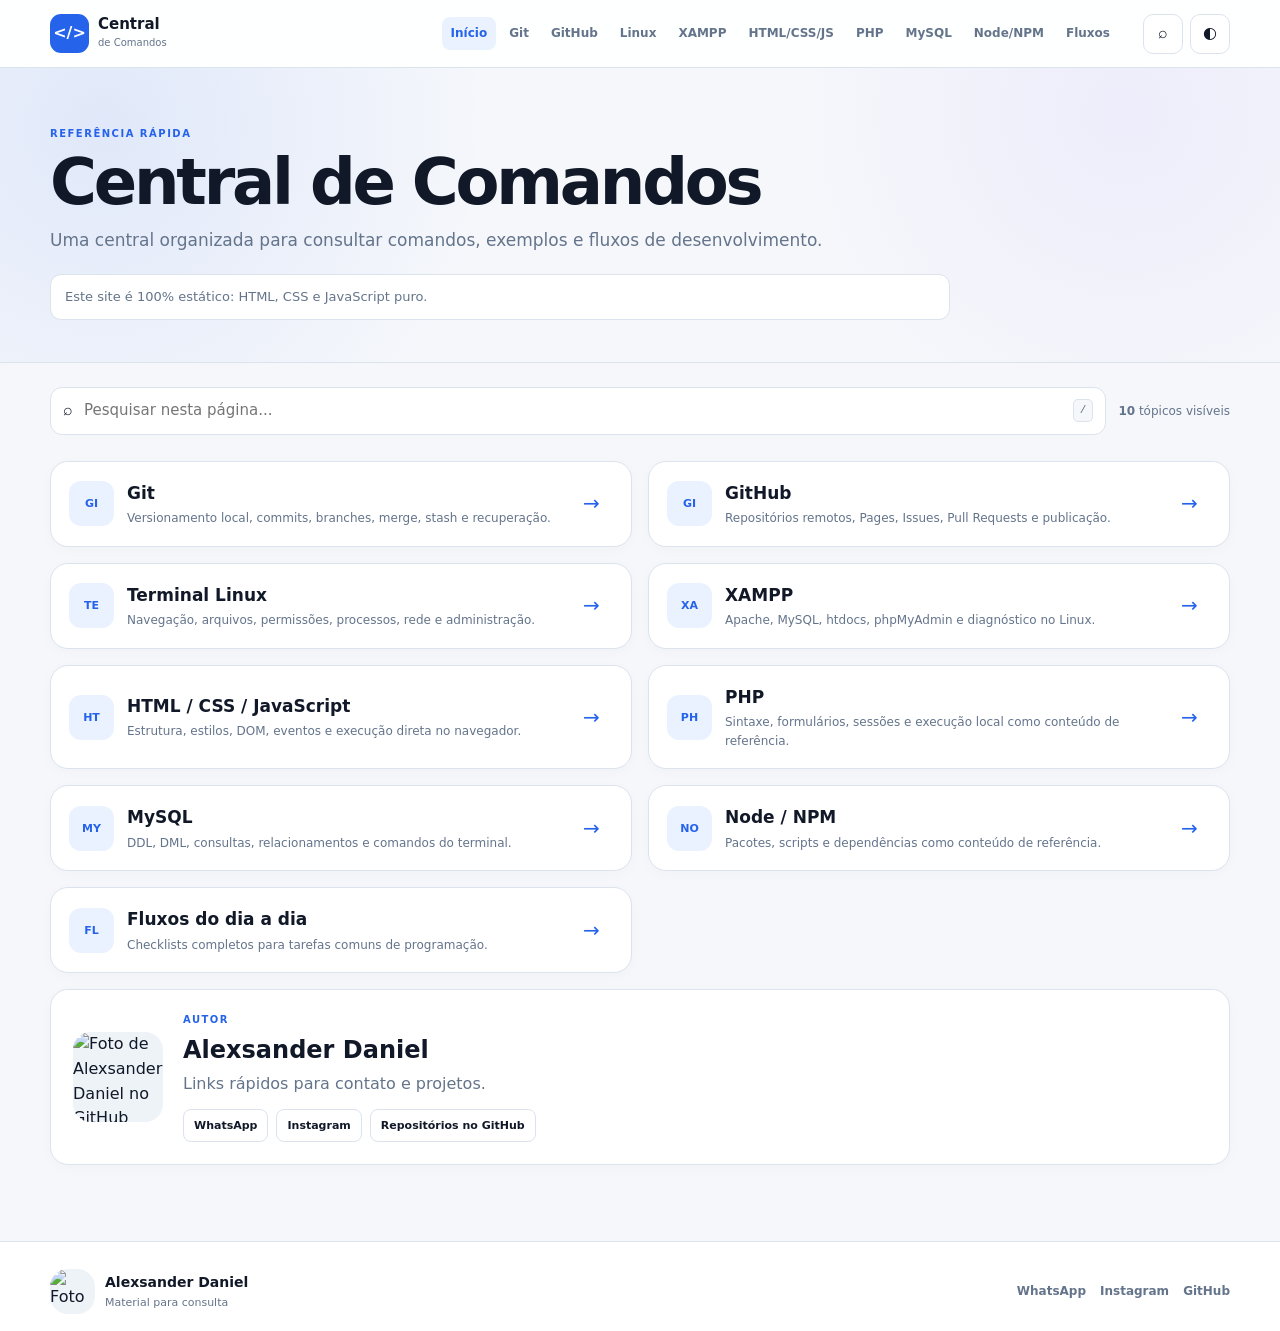
==== commit 1a8e1cd7: "Remove 'independentes' from description paragraph" ====
--- a/index.html
+++ b/index.html
@@ -28,7 +28,7 @@
 <div class="shell">
 <span class="kicker">REFERÊNCIA RÁPIDA</span>
 <h1>Central de Comandos</h1>
-<p>Uma central organizada em páginas independentes para consultar comandos, exemplos e fluxos de desenvolvimento.</p>
+<p>Uma central organizada para consultar comandos, exemplos e fluxos de desenvolvimento.</p>
 <div class="hero-note">Este site é 100% estático: HTML, CSS e JavaScript puro.</div>
 </div>
 </section>
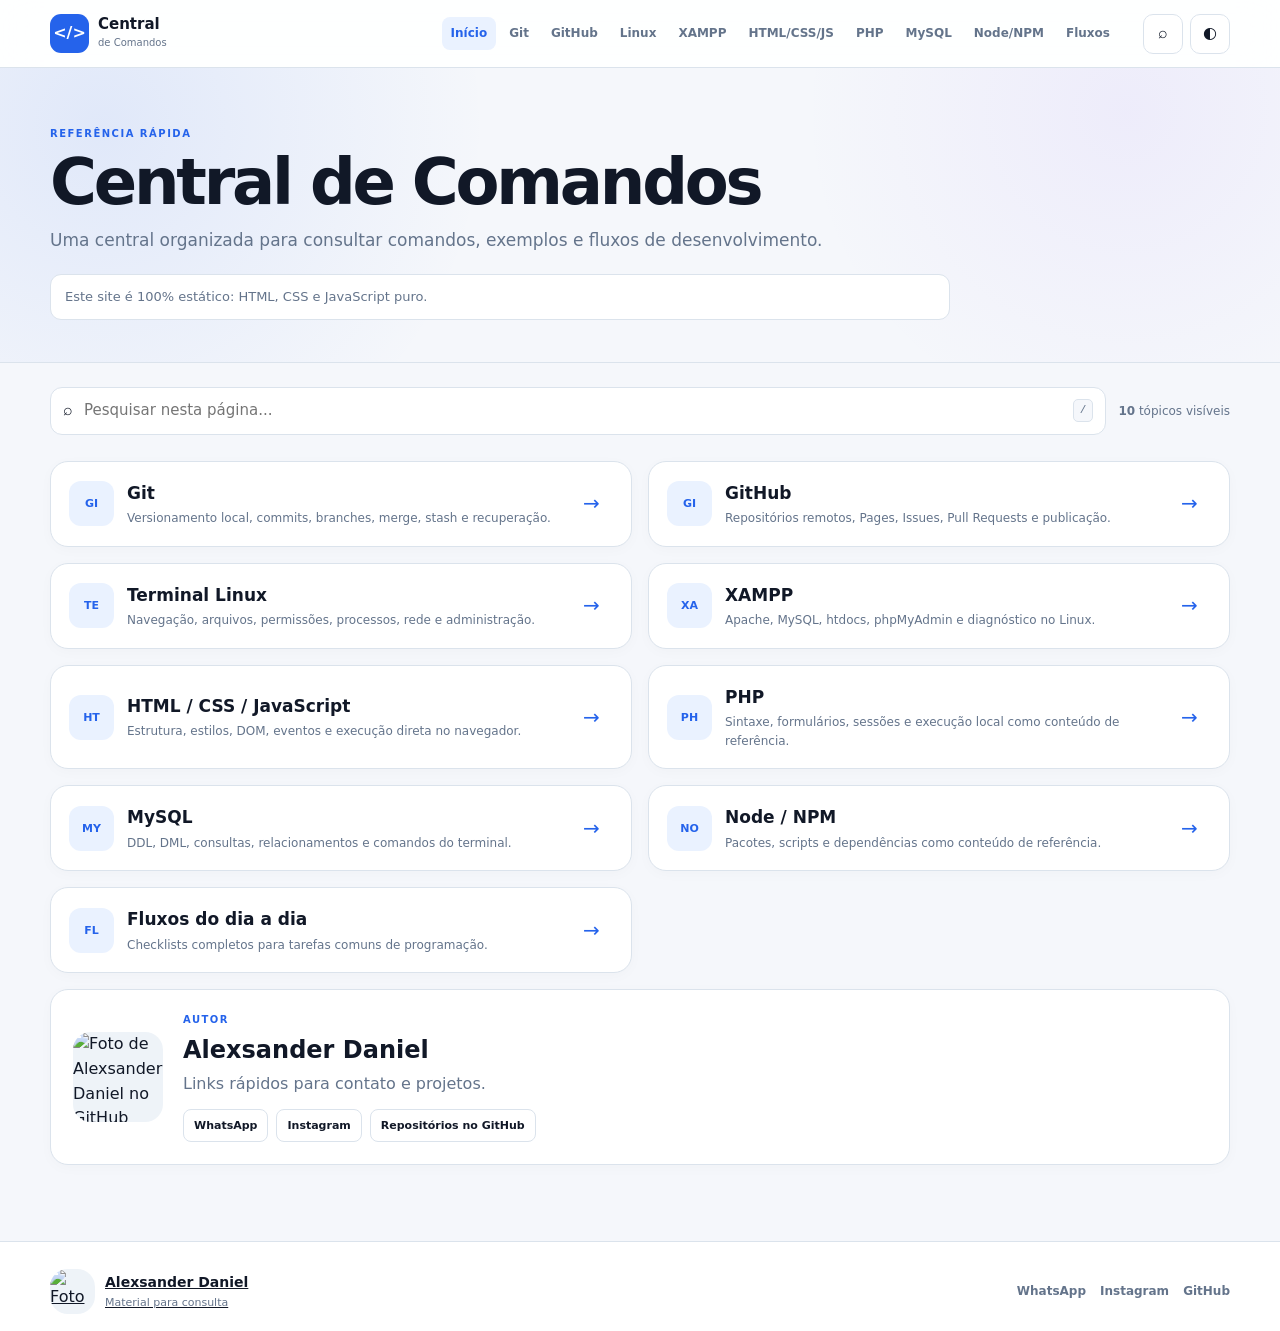
==== commit 6da9e2ff: "Ajustes de favicon" ====
--- a/index.html
+++ b/index.html
@@ -1,57 +1,294 @@
-<!DOCTYPE html>
+<!doctype html>
 
 <html lang="pt-BR">
-<head>
-<meta charset="utf-8"/>
-<meta content="width=device-width, initial-scale=1.0" name="viewport"/>
-<meta content="Uma central organizada em páginas independentes para consultar comandos, exemplos e fluxos de desenvolvimento." name="description"/>
-<meta content="Alexsander Daniel" name="author"/>
-<title>Central de Comandos | Central de Comandos</title>
-<link href="assets/style.css" rel="stylesheet"/>
-</head>
-<body data-page="home">
-<div class="scroll-progress" id="scrollProgress"></div>
-<header class="site-header">
-<div class="shell header-row">
-<a class="brand" href="index.html"><span class="brand-code">&lt;/&gt;</span><span><b>Central</b><small>de Comandos</small></span></a>
-<nav class="desktop-nav"><a class="active" href="index.html">Início</a><a class="" href="git.html">Git</a><a class="" href="github.html">GitHub</a><a class="" href="linux.html">Linux</a><a class="" href="xampp.html">XAMPP</a><a class="" href="frontend.html">HTML/CSS/JS</a><a class="" href="php.html">PHP</a><a class="" href="mysql.html">MySQL</a><a class="" href="node.html">Node/NPM</a><a class="" href="fluxos.html">Fluxos</a></nav>
-<div class="header-actions">
-<button class="header-btn" id="globalSearchBtn" title="Pesquisar" type="button">⌕</button>
-<button class="header-btn" id="themeBtn" title="Alternar tema" type="button">◐</button>
-<button aria-label="Abrir menu" class="header-btn mobile-only" id="menuBtn" type="button">☰</button>
-</div>
-</div>
-<nav class="mobile-nav" id="mobileNav"><a class="active" href="index.html">Início</a><a class="" href="git.html">Git</a><a class="" href="github.html">GitHub</a><a class="" href="linux.html">Linux</a><a class="" href="xampp.html">XAMPP</a><a class="" href="frontend.html">HTML/CSS/JS</a><a class="" href="php.html">PHP</a><a class="" href="mysql.html">MySQL</a><a class="" href="node.html">Node/NPM</a><a class="" href="fluxos.html">Fluxos</a></nav>
-</header>
-<main>
-<section class="page-hero">
-<div class="shell">
-<span class="kicker">REFERÊNCIA RÁPIDA</span>
-<h1>Central de Comandos</h1>
-<p>Uma central organizada para consultar comandos, exemplos e fluxos de desenvolvimento.</p>
-<div class="hero-note">Este site é 100% estático: HTML, CSS e JavaScript puro.</div>
-</div>
-</section>
-<section class="shell local-tools">
-<div class="local-search"><span>⌕</span><input autocomplete="off" id="pageSearch" placeholder="Pesquisar nesta página..." type="search"/><kbd>/</kbd></div>
-<div class="result-count"><b id="resultCount">0</b> tópicos visíveis</div>
-</section>
-<section class="shell doc-grid" id="contentGrid"><a class="topic-card search-item" data-search="Git Versionamento local, commits, branches, merge, stash e recuperação." href="git.html"><span class="topic-icon">GI</span><div><h2>Git</h2><p>Versionamento local, commits, branches, merge, stash e recuperação.</p></div><span class="arrow">→</span></a><a class="topic-card search-item" data-search="GitHub Repositórios remotos, Pages, Issues, Pull Requests e publicação." href="github.html"><span class="topic-icon">GI</span><div><h2>GitHub</h2><p>Repositórios remotos, Pages, Issues, Pull Requests e publicação.</p></div><span class="arrow">→</span></a><a class="topic-card search-item" data-search="Terminal Linux Navegação, arquivos, permissões, processos, rede e administração." href="linux.html"><span class="topic-icon">TE</span><div><h2>Terminal Linux</h2><p>Navegação, arquivos, permissões, processos, rede e administração.</p></div><span class="arrow">→</span></a><a class="topic-card search-item" data-search="XAMPP Apache, MySQL, htdocs, phpMyAdmin e diagnóstico no Linux." href="xampp.html"><span class="topic-icon">XA</span><div><h2>XAMPP</h2><p>Apache, MySQL, htdocs, phpMyAdmin e diagnóstico no Linux.</p></div><span class="arrow">→</span></a><a class="topic-card search-item" data-search="HTML / CSS / JavaScript Estrutura, estilos, DOM, eventos e execução direta no navegador." href="frontend.html"><span class="topic-icon">HT</span><div><h2>HTML / CSS / JavaScript</h2><p>Estrutura, estilos, DOM, eventos e execução direta no navegador.</p></div><span class="arrow">→</span></a><a class="topic-card search-item" data-search="PHP Sintaxe, formulários, sessões e execução local como conteúdo de referência." href="php.html"><span class="topic-icon">PH</span><div><h2>PHP</h2><p>Sintaxe, formulários, sessões e execução local como conteúdo de referência.</p></div><span class="arrow">→</span></a><a class="topic-card search-item" data-search="MySQL DDL, DML, consultas, relacionamentos e comandos do terminal." href="mysql.html"><span class="topic-icon">MY</span><div><h2>MySQL</h2><p>DDL, DML, consultas, relacionamentos e comandos do terminal.</p></div><span class="arrow">→</span></a><a class="topic-card search-item" data-search="Node / NPM Pacotes, scripts e dependências como conteúdo de referência." href="node.html"><span class="topic-icon">NO</span><div><h2>Node / NPM</h2><p>Pacotes, scripts e dependências como conteúdo de referência.</p></div><span class="arrow">→</span></a><a class="topic-card search-item" data-search="Fluxos do dia a dia Checklists completos para tarefas comuns de programação." href="fluxos.html"><span class="topic-icon">FL</span><div><h2>Fluxos do dia a dia</h2><p>Checklists completos para tarefas comuns de programação.</p></div><span class="arrow">→</span></a>
-<article class="profile-panel wide search-item" data-search="Alexsander Daniel whatsapp instagram github contato">
-<img alt="Foto de Alexsander Daniel no GitHub" src="https://avatars.githubusercontent.com/u/104946213?v=4"/>
-<div><span class="kicker">AUTOR</span><h2>Alexsander Daniel</h2><p>Links rápidos para contato e projetos.</p>
-<div class="social-buttons"><a href="https://wa.me/5538999306760" rel="noopener" target="_blank">WhatsApp</a><a href="https://www.instagram.com/_alexsander_daniel_/" rel="noopener" target="_blank">Instagram</a><a href="https://github.com/alexsanderdaniel?tab=repositories" rel="noopener" target="_blank">Repositórios no GitHub</a></div></div>
-</article></section>
-</main>
-<footer class="site-footer">
-<div class="shell footer-grid">
-<div class="footer-profile"><img alt="Foto de Alexsander Daniel no GitHub" src="https://avatars.githubusercontent.com/u/104946213?v=4"/><div><strong>Alexsander Daniel</strong><span>Material para consulta</span></div></div>
-<div class="footer-social"><a href="https://wa.me/5538999306760" rel="noopener" target="_blank">WhatsApp</a><a href="https://www.instagram.com/_alexsander_daniel_/" rel="noopener" target="_blank">Instagram</a><a href="https://github.com/alexsanderdaniel?tab=repositories" rel="noopener" target="_blank">GitHub</a></div>
-</div>
-
-</footer>
-<div aria-hidden="true" class="search-modal" id="searchModal"><div class="search-dialog"><div class="dialog-top"><strong>Pesquisar na Central</strong><button id="closeSearch" type="button">×</button></div><input id="globalSearch" placeholder="Ex.: git push, localhost, SELECT, npm install..." type="search"/><div class="global-results" id="globalResults"></div><small>Pressione Esc para fechar.</small></div></div>
-<div class="toast" id="toast">Copiado!</div>
-<button aria-label="Voltar ao topo" class="to-top" id="toTop" type="button">↑</button>
-<script src="assets/script.js"></script>
-</body></html>
+  <head>
+    <meta charset="utf-8" />
+    <meta content="width=device-width, initial-scale=1.0" name="viewport" />
+    <meta
+      content="Uma central organizada em páginas independentes para consultar comandos, exemplos e fluxos de desenvolvimento."
+      name="description"
+    />
+    <meta content="Alexsander Daniel" name="author" />
+    <title>Central de Comandos | Central de Comandos</title>
+    <link href="assets/style.css" rel="stylesheet" />
+    <link rel="icon" href="assets/favicon.svg" type="image/svg+xml" />
+  </head>
+  <body data-page="home">
+    <div class="scroll-progress" id="scrollProgress"></div>
+    <header class="site-header">
+      <div class="shell header-row">
+        <a class="brand" href="index.html"
+          ><span class="brand-code">&lt;/&gt;</span
+          ><span><b>Central</b><small>de Comandos</small></span></a
+        >
+        <nav class="desktop-nav">
+          <a class="active" href="index.html">Início</a
+          ><a class="" href="git.html">Git</a
+          ><a class="" href="github.html">GitHub</a
+          ><a class="" href="linux.html">Linux</a
+          ><a class="" href="xampp.html">XAMPP</a
+          ><a class="" href="frontend.html">HTML/CSS/JS</a
+          ><a class="" href="php.html">PHP</a
+          ><a class="" href="mysql.html">MySQL</a
+          ><a class="" href="node.html">Node/NPM</a
+          ><a class="" href="fluxos.html">Fluxos</a>
+        </nav>
+        <div class="header-actions">
+          <button
+            class="header-btn"
+            id="globalSearchBtn"
+            title="Pesquisar"
+            type="button"
+          >
+            ⌕
+          </button>
+          <button
+            class="header-btn"
+            id="themeBtn"
+            title="Alternar tema"
+            type="button"
+          >
+            ◐
+          </button>
+          <button
+            aria-label="Abrir menu"
+            class="header-btn mobile-only"
+            id="menuBtn"
+            type="button"
+          >
+            ☰
+          </button>
+        </div>
+      </div>
+      <nav class="mobile-nav" id="mobileNav">
+        <a class="active" href="index.html">Início</a
+        ><a class="" href="git.html">Git</a
+        ><a class="" href="github.html">GitHub</a
+        ><a class="" href="linux.html">Linux</a
+        ><a class="" href="xampp.html">XAMPP</a
+        ><a class="" href="frontend.html">HTML/CSS/JS</a
+        ><a class="" href="php.html">PHP</a
+        ><a class="" href="mysql.html">MySQL</a
+        ><a class="" href="node.html">Node/NPM</a
+        ><a class="" href="fluxos.html">Fluxos</a>
+      </nav>
+    </header>
+    <main>
+      <section class="page-hero">
+        <div class="shell">
+          <span class="kicker">REFERÊNCIA RÁPIDA</span>
+          <h1>Central de Comandos</h1>
+          <p>
+            Uma central organizada para consultar comandos, exemplos e fluxos de
+            desenvolvimento.
+          </p>
+          <div class="hero-note">
+            Este site é 100% estático: HTML, CSS e JavaScript puro.
+          </div>
+        </div>
+      </section>
+      <section class="shell local-tools">
+        <div class="local-search">
+          <span>⌕</span
+          ><input
+            autocomplete="off"
+            id="pageSearch"
+            placeholder="Pesquisar nesta página..."
+            type="search"
+          /><kbd>/</kbd>
+        </div>
+        <div class="result-count">
+          <b id="resultCount">0</b> tópicos visíveis
+        </div>
+      </section>
+      <section class="shell doc-grid" id="contentGrid">
+        <a
+          class="topic-card search-item"
+          data-search="Git Versionamento local, commits, branches, merge, stash e recuperação."
+          href="git.html"
+          ><span class="topic-icon">GI</span>
+          <div>
+            <h2>Git</h2>
+            <p>
+              Versionamento local, commits, branches, merge, stash e
+              recuperação.
+            </p>
+          </div>
+          <span class="arrow">→</span></a
+        ><a
+          class="topic-card search-item"
+          data-search="GitHub Repositórios remotos, Pages, Issues, Pull Requests e publicação."
+          href="github.html"
+          ><span class="topic-icon">GI</span>
+          <div>
+            <h2>GitHub</h2>
+            <p>
+              Repositórios remotos, Pages, Issues, Pull Requests e publicação.
+            </p>
+          </div>
+          <span class="arrow">→</span></a
+        ><a
+          class="topic-card search-item"
+          data-search="Terminal Linux Navegação, arquivos, permissões, processos, rede e administração."
+          href="linux.html"
+          ><span class="topic-icon">TE</span>
+          <div>
+            <h2>Terminal Linux</h2>
+            <p>
+              Navegação, arquivos, permissões, processos, rede e administração.
+            </p>
+          </div>
+          <span class="arrow">→</span></a
+        ><a
+          class="topic-card search-item"
+          data-search="XAMPP Apache, MySQL, htdocs, phpMyAdmin e diagnóstico no Linux."
+          href="xampp.html"
+          ><span class="topic-icon">XA</span>
+          <div>
+            <h2>XAMPP</h2>
+            <p>Apache, MySQL, htdocs, phpMyAdmin e diagnóstico no Linux.</p>
+          </div>
+          <span class="arrow">→</span></a
+        ><a
+          class="topic-card search-item"
+          data-search="HTML / CSS / JavaScript Estrutura, estilos, DOM, eventos e execução direta no navegador."
+          href="frontend.html"
+          ><span class="topic-icon">HT</span>
+          <div>
+            <h2>HTML / CSS / JavaScript</h2>
+            <p>
+              Estrutura, estilos, DOM, eventos e execução direta no navegador.
+            </p>
+          </div>
+          <span class="arrow">→</span></a
+        ><a
+          class="topic-card search-item"
+          data-search="PHP Sintaxe, formulários, sessões e execução local como conteúdo de referência."
+          href="php.html"
+          ><span class="topic-icon">PH</span>
+          <div>
+            <h2>PHP</h2>
+            <p>
+              Sintaxe, formulários, sessões e execução local como conteúdo de
+              referência.
+            </p>
+          </div>
+          <span class="arrow">→</span></a
+        ><a
+          class="topic-card search-item"
+          data-search="MySQL DDL, DML, consultas, relacionamentos e comandos do terminal."
+          href="mysql.html"
+          ><span class="topic-icon">MY</span>
+          <div>
+            <h2>MySQL</h2>
+            <p>DDL, DML, consultas, relacionamentos e comandos do terminal.</p>
+          </div>
+          <span class="arrow">→</span></a
+        ><a
+          class="topic-card search-item"
+          data-search="Node / NPM Pacotes, scripts e dependências como conteúdo de referência."
+          href="node.html"
+          ><span class="topic-icon">NO</span>
+          <div>
+            <h2>Node / NPM</h2>
+            <p>Pacotes, scripts e dependências como conteúdo de referência.</p>
+          </div>
+          <span class="arrow">→</span></a
+        ><a
+          class="topic-card search-item"
+          data-search="Fluxos do dia a dia Checklists completos para tarefas comuns de programação."
+          href="fluxos.html"
+          ><span class="topic-icon">FL</span>
+          <div>
+            <h2>Fluxos do dia a dia</h2>
+            <p>Checklists completos para tarefas comuns de programação.</p>
+          </div>
+          <span class="arrow">→</span></a
+        >
+        <article
+          class="profile-panel wide search-item"
+          data-search="Alexsander Daniel whatsapp instagram github contato"
+        >
+          <img
+            alt="Foto de Alexsander Daniel no GitHub"
+            src="https://avatars.githubusercontent.com/u/104946213?v=4"
+          />
+          <div>
+            <span class="kicker">AUTOR</span>
+            <h2>Alexsander Daniel</h2>
+            <p>Links rápidos para contato e projetos.</p>
+            <div class="social-buttons">
+              <a
+                href="https://wa.me/5538999306760"
+                rel="noopener"
+                target="_blank"
+                >WhatsApp</a
+              ><a
+                href="https://www.instagram.com/_alexsander_daniel_/"
+                rel="noopener"
+                target="_blank"
+                >Instagram</a
+              ><a
+                href="https://github.com/alexsanderdaniel?tab=repositories"
+                rel="noopener"
+                target="_blank"
+                >Repositórios no GitHub</a
+              >
+            </div>
+          </div>
+        </article>
+      </section>
+    </main>
+    <footer class="site-footer">
+      <div class="shell footer-grid">
+        <a href="https://www.alexsander.dev.br" target="_blank"
+          ><div class="footer-profile">
+            <img
+              alt="Foto de Alexsander Daniel no GitHub"
+              src="https://avatars.githubusercontent.com/u/104946213?v=4"
+            />
+            <div>
+              <strong>Alexsander Daniel</strong
+              ><span>Material para consulta</span>
+            </div>
+          </div></a
+        >
+        <div class="footer-social">
+          <a href="https://wa.me/5538999306760" rel="noopener" target="_blank"
+            >WhatsApp</a
+          ><a
+            href="https://www.instagram.com/_alexsander_daniel_/"
+            rel="noopener"
+            target="_blank"
+            >Instagram</a
+          ><a
+            href="https://github.com/alexsanderdaniel?tab=repositories"
+            rel="noopener"
+            target="_blank"
+            >GitHub</a
+          >
+        </div>
+      </div>
+    </footer>
+    <div aria-hidden="true" class="search-modal" id="searchModal">
+      <div class="search-dialog">
+        <div class="dialog-top">
+          <strong>Pesquisar na Central</strong
+          ><button id="closeSearch" type="button">×</button>
+        </div>
+        <input
+          id="globalSearch"
+          placeholder="Ex.: git push, localhost, SELECT, npm install..."
+          type="search"
+        />
+        <div class="global-results" id="globalResults"></div>
+        <small>Pressione Esc para fechar.</small>
+      </div>
+    </div>
+    <div class="toast" id="toast">Copiado!</div>
+    <button aria-label="Voltar ao topo" class="to-top" id="toTop" type="button">
+      ↑
+    </button>
+    <script src="assets/script.js"></script>
+  </body>
+</html>
--- a/assets/style.css
+++ b/assets/style.css
@@ -1,12 +1,943 @@
-
-:root{--bg:#f5f7fb;--surface:#fff;--surface2:#eef3f8;--text:#111827;--muted:#64748b;--border:#dbe3ec;--primary:#2563eb;--primary2:#1d4ed8;--soft:#eaf2ff;--code:#0b1220;--codeText:#dce9ff;--danger:#b91c1c;--dangerBg:#fff1f2;--warn:#a16207;--warnBg:#fffbeb;--success:#047857;--successBg:#ecfdf5;--shadow:0 12px 36px rgba(15,23,42,.07);--radius:18px;--header:68px}
-html[data-theme="dark"]{--bg:#080e19;--surface:#101827;--surface2:#172235;--text:#e8edf5;--muted:#9aa9bd;--border:#27364c;--primary:#60a5fa;--primary2:#93c5fd;--soft:#132a4b;--code:#050a12;--codeText:#dce9ff;--danger:#fca5a5;--dangerBg:#341417;--warn:#fbbf24;--warnBg:#35260c;--success:#6ee7b7;--successBg:#0c3025;--shadow:0 18px 45px rgba(0,0,0,.28)}
-*{box-sizing:border-box}html{scroll-behavior:smooth;scroll-padding-top:90px}body{margin:0;background:var(--bg);color:var(--text);font-family:Inter,ui-sans-serif,system-ui,-apple-system,"Segoe UI",sans-serif;line-height:1.55}button,input{font:inherit}a{color:inherit}code,kbd,pre{font-family:"SFMono-Regular",Consolas,"Liberation Mono",monospace}.shell{width:min(1180px,calc(100% - 34px));margin:auto}.scroll-progress{position:fixed;left:0;top:0;height:3px;background:var(--primary);width:0;z-index:999}.site-header{height:var(--header);position:sticky;top:0;z-index:100;background:color-mix(in srgb,var(--surface) 90%,transparent);backdrop-filter:blur(18px);border-bottom:1px solid var(--border)}.header-row{height:100%;display:flex;align-items:center;gap:24px}.brand{display:flex;align-items:center;gap:9px;text-decoration:none;margin-right:auto}.brand-code{width:39px;height:39px;display:grid;place-items:center;border-radius:11px;background:var(--primary);color:#fff;font-weight:900}.brand b{display:block;font-size:15px;line-height:1}.brand small{display:block;color:var(--muted);font-size:10px;margin-top:3px}.desktop-nav{display:flex;align-items:center;gap:4px}.desktop-nav a,.mobile-nav a{padding:7px 9px;border-radius:8px;text-decoration:none;color:var(--muted);font-size:12px;font-weight:750}.desktop-nav a:hover,.desktop-nav a.active,.mobile-nav a.active{color:var(--primary);background:var(--soft)}.header-actions{display:flex;gap:7px}.header-btn{width:40px;height:40px;border:1px solid var(--border);border-radius:10px;background:var(--surface);color:var(--text);cursor:pointer}.header-btn:hover{border-color:var(--primary)}.mobile-only{display:none}.mobile-nav{display:none;background:var(--surface);border-bottom:1px solid var(--border);padding:10px 17px;gap:5px;flex-wrap:wrap}.mobile-nav.open{display:flex}.page-hero{padding:58px 0 42px;border-bottom:1px solid var(--border);background:radial-gradient(circle at 8% 20%,color-mix(in srgb,var(--primary) 10%,transparent),transparent 32%),radial-gradient(circle at 88% 15%,color-mix(in srgb,#8b5cf6 7%,transparent),transparent 28%)}.breadcrumbs{display:flex;gap:8px;align-items:center;color:var(--muted);font-size:12px;margin-bottom:18px}.breadcrumbs a{text-decoration:none}.breadcrumbs a:hover{color:var(--primary)}.kicker{display:block;color:var(--primary);font-size:10px;font-weight:900;letter-spacing:.15em}.page-hero h1{margin:8px 0 12px;font-size:clamp(38px,6vw,64px);line-height:1.03;letter-spacing:-.05em}.page-hero p{max-width:790px;margin:0;color:var(--muted);font-size:17px}.hero-note{max-width:900px;margin-top:20px;padding:12px 14px;border:1px solid var(--border);border-radius:11px;background:var(--surface);color:var(--muted);font-size:13px}.local-tools{padding:24px 0 8px;display:flex;gap:12px;align-items:center}.local-search{flex:1;min-width:0;height:48px;display:flex;align-items:center;gap:9px;padding:0 12px;background:var(--surface);border:1px solid var(--border);border-radius:12px}.local-search:focus-within{border-color:var(--primary);box-shadow:0 0 0 3px color-mix(in srgb,var(--primary) 13%,transparent)}.local-search input{width:100%;min-width:0;border:0;outline:0;background:transparent;color:var(--text);font-size:15px}.local-search kbd{font-size:11px;border:1px solid var(--border);border-radius:5px;padding:2px 6px;color:var(--muted);background:var(--bg)}.result-count{color:var(--muted);font-size:12px;white-space:nowrap}.doc-grid{display:grid;grid-template-columns:repeat(2,minmax(0,1fr));gap:16px;padding-top:18px;padding-bottom:76px}.doc-card,.topic-card,.profile-panel{min-width:0;background:var(--surface);border:1px solid var(--border);border-radius:var(--radius);box-shadow:0 3px 14px rgba(15,23,42,.025)}.doc-card{padding:20px}.doc-card.wide,.profile-panel.wide{grid-column:1/-1}.card-title{margin-bottom:12px}.card-title h2{margin:6px 0 0;font-size:19px;letter-spacing:-.02em}.badge{display:inline-flex;padding:3px 7px;border-radius:6px;background:var(--soft);color:var(--primary);font-size:9px;font-weight:900;text-transform:uppercase;letter-spacing:.08em}.doc-card>p{margin:9px 0 13px;color:var(--muted);font-size:13.5px}.code-box{overflow:hidden;border-radius:12px;background:var(--code);color:var(--codeText);margin:12px 0}.code-top{height:37px;display:flex;align-items:center;justify-content:space-between;padding:0 10px 0 14px;border-bottom:1px solid rgba(255,255,255,.09);font-size:10px;color:#91a2bc;text-transform:uppercase;font-weight:800;letter-spacing:.06em}.copy{border:1px solid rgba(255,255,255,.13);border-radius:7px;background:rgba(255,255,255,.07);color:#e5edf8;padding:4px 8px;cursor:pointer;font-size:10px}.code-box pre{margin:0;padding:15px;overflow:auto}.code-box code{font-size:12.5px;line-height:1.8}.cmd-row{display:grid;grid-template-columns:minmax(140px,.8fr) minmax(0,1.2fr) 28px;gap:10px;align-items:start;padding:9px 0;border-bottom:1px solid var(--border)}.cmd-row:last-child{border-bottom:0}.cmd-row code{color:var(--primary2);font-size:11.5px;font-weight:700;overflow-wrap:anywhere}.cmd-row span{color:var(--muted);font-size:12px}.mini-copy{width:28px;height:28px;border:1px solid var(--border);border-radius:7px;background:var(--bg);color:var(--muted);cursor:pointer}.mini-copy:hover{color:var(--primary);border-color:var(--primary)}.callout{margin:12px 0 2px;padding:11px 12px;border-radius:10px;border:1px solid var(--border);font-size:12.5px}.callout strong{display:block;margin-bottom:3px}.callout p{margin:0}.callout.info{background:var(--soft)}.callout.warning{background:var(--warnBg);border-color:color-mix(in srgb,var(--warn) 35%,var(--border));color:var(--warn)}.callout.danger{background:var(--dangerBg);border-color:color-mix(in srgb,var(--danger) 35%,var(--border));color:var(--danger)}.callout.success{background:var(--successBg);border-color:color-mix(in srgb,var(--success) 35%,var(--border));color:var(--success)}.step-list{list-style:none;padding:0;margin:12px 0;display:grid;gap:8px}.step-list li{display:grid;grid-template-columns:29px minmax(0,1fr);gap:10px;align-items:start;padding:10px 11px;border-radius:10px;background:var(--surface2);color:var(--muted);font-size:12.5px}.step-list li>span{width:26px;height:26px;border-radius:7px;display:grid;place-items:center;background:var(--primary);color:#fff;font-weight:900;font-size:11px}.url-line{padding:11px 12px;border:1px dashed var(--border);border-radius:9px;background:var(--bg);overflow-wrap:anywhere}.url-line code{color:var(--primary2);font-size:12px}.key-grid{display:grid;grid-template-columns:repeat(2,1fr);gap:8px}.key-grid span{padding:12px;background:var(--surface2);border-radius:10px;color:var(--muted);font-size:12px}.key-grid b{display:block;margin-top:6px;color:var(--text)}kbd{padding:2px 5px;border:1px solid var(--border);border-radius:5px;background:var(--surface);font-size:10px}.topic-card{display:grid;grid-template-columns:45px minmax(0,1fr) 30px;gap:13px;align-items:center;padding:18px;text-decoration:none;transition:transform .15s ease,border-color .15s ease}.topic-card:hover{transform:translateY(-2px);border-color:color-mix(in srgb,var(--primary) 50%,var(--border))}.topic-icon{width:45px;height:45px;border-radius:12px;display:grid;place-items:center;background:var(--soft);color:var(--primary);font-size:11px;font-weight:900}.topic-card h2{margin:0;font-size:17px}.topic-card p{margin:3px 0 0;color:var(--muted);font-size:12px}.arrow{color:var(--primary);font-size:20px}.profile-panel{padding:22px;display:flex;align-items:center;gap:20px}.profile-panel img,.footer-profile img{object-fit:cover;border-radius:18px;background:var(--surface2)}.profile-panel img{width:90px;height:90px}.profile-panel h2{margin:4px 0 3px}.profile-panel p{margin:0;color:var(--muted)}.social-buttons{display:flex;flex-wrap:wrap;gap:8px;margin-top:12px}.social-buttons a{padding:7px 10px;border:1px solid var(--border);border-radius:8px;text-decoration:none;font-size:11px;font-weight:750}.social-buttons a:hover{color:var(--primary);border-color:var(--primary)}.site-footer{border-top:1px solid var(--border);background:var(--surface);padding:27px 0 17px}.footer-grid{display:flex;align-items:center;justify-content:space-between;gap:20px}.footer-profile{display:flex;align-items:center;gap:10px}.footer-profile img{width:45px;height:45px}.footer-profile strong{display:block;font-size:14px}.footer-profile span{display:block;color:var(--muted);font-size:11px}.footer-social{display:flex;gap:14px;flex-wrap:wrap}.footer-social a{text-decoration:none;color:var(--muted);font-size:12px;font-weight:700}.footer-social a:hover{color:var(--primary)}.footer-bottom{margin-top:16px;padding-top:13px;border-top:1px solid var(--border);display:flex;justify-content:space-between;gap:10px;color:var(--muted);font-size:10px}.search-modal{position:fixed;inset:0;z-index:500;display:none;place-items:start center;padding-top:90px;background:rgba(2,6,23,.58);backdrop-filter:blur(6px)}.search-modal.open{display:grid}.search-dialog{width:min(650px,calc(100% - 24px));padding:16px;border:1px solid var(--border);border-radius:16px;background:var(--surface);box-shadow:0 30px 90px rgba(0,0,0,.3)}.dialog-top{display:flex;justify-content:space-between;align-items:center;margin-bottom:10px}.dialog-top button{width:34px;height:34px;border:0;border-radius:8px;background:var(--surface2);color:var(--text);font-size:20px;cursor:pointer}.search-dialog>input{width:100%;height:48px;border:1px solid var(--border);border-radius:10px;background:var(--bg);color:var(--text);padding:0 12px;outline:0}.search-dialog>input:focus{border-color:var(--primary)}.global-results{display:grid;gap:5px;margin-top:10px;max-height:370px;overflow:auto}.global-results a{display:flex;align-items:center;justify-content:space-between;gap:10px;padding:10px;border-radius:9px;text-decoration:none}.global-results a:hover{background:var(--soft)}.global-results b{font-size:13px}.global-results span{color:var(--muted);font-size:11px}.search-dialog>small{display:block;margin-top:10px;color:var(--muted)}.toast{position:fixed;left:50%;bottom:20px;z-index:700;transform:translate(-50%,12px);padding:9px 13px;border-radius:9px;background:var(--text);color:var(--surface);font-size:11px;font-weight:800;opacity:0;pointer-events:none;transition:.2s}.toast.show{opacity:1;transform:translate(-50%,0)}.to-top{position:fixed;right:17px;bottom:17px;width:42px;height:42px;border:1px solid var(--border);border-radius:11px;background:var(--surface);color:var(--text);box-shadow:var(--shadow);cursor:pointer;opacity:0;pointer-events:none;transform:translateY(8px);transition:.2s}.to-top.show{opacity:1;pointer-events:auto;transform:none}.search-item[data-hidden="true"]{display:none!important}.no-results{grid-column:1/-1;padding:30px;text-align:center;border:1px dashed var(--border);border-radius:var(--radius);background:var(--surface);color:var(--muted)}
-@media(max-width:1050px){.desktop-nav{display:none}.mobile-only{display:block}}@media(max-width:760px){.shell{width:min(100% - 22px,1180px)}.page-hero{padding:42px 0 32px}.page-hero h1{font-size:clamp(36px,11vw,52px)}.page-hero p{font-size:15px}.local-tools{align-items:stretch;flex-direction:column}.doc-grid{grid-template-columns:1fr}.doc-card.wide,.profile-panel.wide{grid-column:auto}.cmd-row{grid-template-columns:1fr 30px}.cmd-row span{grid-column:1/-1;grid-row:2}.key-grid{grid-template-columns:1fr}.profile-panel{align-items:flex-start}.footer-grid,.footer-bottom{flex-direction:column;align-items:flex-start}.search-modal{padding-top:72px}}@media(max-width:450px){.brand small{display:none}.profile-panel{display:grid;grid-template-columns:70px 1fr}.profile-panel img{width:70px;height:70px}.profile-panel .social-buttons{grid-column:1/-1}.social-buttons{display:grid;grid-template-columns:1fr;width:100%}.social-buttons a{text-align:center}.doc-card{padding:16px}}@media(prefers-reduced-motion:reduce){*{scroll-behavior:auto!important;transition:none!important}}
-
+:root {
+  --bg: #f5f7fb;
+  --surface: #fff;
+  --surface2: #eef3f8;
+  --text: #111827;
+  --muted: #64748b;
+  --border: #dbe3ec;
+  --primary: #2563eb;
+  --primary2: #1d4ed8;
+  --soft: #eaf2ff;
+  --code: #0b1220;
+  --codeText: #dce9ff;
+  --danger: #b91c1c;
+  --dangerBg: #fff1f2;
+  --warn: #a16207;
+  --warnBg: #fffbeb;
+  --success: #047857;
+  --successBg: #ecfdf5;
+  --shadow: 0 12px 36px rgba(15, 23, 42, 0.07);
+  --radius: 18px;
+  --header: 68px;
+}
+html[data-theme="dark"] {
+  --bg: #080e19;
+  --surface: #101827;
+  --surface2: #172235;
+  --text: #e8edf5;
+  --muted: #9aa9bd;
+  --border: #27364c;
+  --primary: #60a5fa;
+  --primary2: #93c5fd;
+  --soft: #132a4b;
+  --code: #050a12;
+  --codeText: #dce9ff;
+  --danger: #fca5a5;
+  --dangerBg: #341417;
+  --warn: #fbbf24;
+  --warnBg: #35260c;
+  --success: #6ee7b7;
+  --successBg: #0c3025;
+  --shadow: 0 18px 45px rgba(0, 0, 0, 0.28);
+}
+* {
+  box-sizing: border-box;
+}
+html {
+  scroll-behavior: smooth;
+  scroll-padding-top: 90px;
+}
+body {
+  margin: 0;
+  background: var(--bg);
+  color: var(--text);
+  font-family:
+    Inter,
+    ui-sans-serif,
+    system-ui,
+    -apple-system,
+    "Segoe UI",
+    sans-serif;
+  line-height: 1.55;
+}
+button,
+input {
+  font: inherit;
+}
+a {
+  color: inherit;
+}
+code,
+kbd,
+pre {
+  font-family: "SFMono-Regular", Consolas, "Liberation Mono", monospace;
+}
+.shell {
+  width: min(1180px, calc(100% - 34px));
+  margin: auto;
+}
+.scroll-progress {
+  position: fixed;
+  left: 0;
+  top: 0;
+  height: 3px;
+  background: var(--primary);
+  width: 0;
+  z-index: 999;
+}
+.site-header {
+  height: var(--header);
+  position: sticky;
+  top: 0;
+  z-index: 100;
+  background: color-mix(in srgb, var(--surface) 90%, transparent);
+  backdrop-filter: blur(18px);
+  border-bottom: 1px solid var(--border);
+}
+.header-row {
+  height: 100%;
+  display: flex;
+  align-items: center;
+  gap: 24px;
+}
+.brand {
+  display: flex;
+  align-items: center;
+  gap: 9px;
+  text-decoration: none;
+  margin-right: auto;
+}
+.brand-code {
+  width: 39px;
+  height: 39px;
+  display: grid;
+  place-items: center;
+  border-radius: 11px;
+  background: var(--primary);
+  color: #fff;
+  font-weight: 900;
+}
+.brand b {
+  display: block;
+  font-size: 15px;
+  line-height: 1;
+}
+.brand small {
+  display: block;
+  color: var(--muted);
+  font-size: 10px;
+  margin-top: 3px;
+}
+.desktop-nav {
+  display: flex;
+  align-items: center;
+  gap: 4px;
+}
+.desktop-nav a,
+.mobile-nav a {
+  padding: 7px 9px;
+  border-radius: 8px;
+  text-decoration: none;
+  color: var(--muted);
+  font-size: 12px;
+  font-weight: 750;
+}
+.desktop-nav a:hover,
+.desktop-nav a.active,
+.mobile-nav a.active {
+  color: var(--primary);
+  background: var(--soft);
+}
+.header-actions {
+  display: flex;
+  gap: 7px;
+}
+.header-btn {
+  width: 40px;
+  height: 40px;
+  border: 1px solid var(--border);
+  border-radius: 10px;
+  background: var(--surface);
+  color: var(--text);
+  cursor: pointer;
+}
+.header-btn:hover {
+  border-color: var(--primary);
+}
+.mobile-only {
+  display: none;
+}
+.mobile-nav {
+  display: none;
+  background: var(--surface);
+  border-bottom: 1px solid var(--border);
+  padding: 10px 17px;
+  gap: 5px;
+  flex-wrap: wrap;
+}
+.mobile-nav.open {
+  display: flex;
+}
+.page-hero {
+  padding: 58px 0 42px;
+  border-bottom: 1px solid var(--border);
+  background:
+    radial-gradient(
+      circle at 8% 20%,
+      color-mix(in srgb, var(--primary) 10%, transparent),
+      transparent 32%
+    ),
+    radial-gradient(
+      circle at 88% 15%,
+      color-mix(in srgb, #8b5cf6 7%, transparent),
+      transparent 28%
+    );
+}
+.breadcrumbs {
+  display: flex;
+  gap: 8px;
+  align-items: center;
+  color: var(--muted);
+  font-size: 12px;
+  margin-bottom: 18px;
+}
+.breadcrumbs a {
+  text-decoration: none;
+}
+.breadcrumbs a:hover {
+  color: var(--primary);
+}
+.kicker {
+  display: block;
+  color: var(--primary);
+  font-size: 10px;
+  font-weight: 900;
+  letter-spacing: 0.15em;
+}
+.page-hero h1 {
+  margin: 8px 0 12px;
+  font-size: clamp(38px, 6vw, 64px);
+  line-height: 1.03;
+  letter-spacing: -0.05em;
+}
+.page-hero p {
+  max-width: 790px;
+  margin: 0;
+  color: var(--muted);
+  font-size: 17px;
+}
+.hero-note {
+  max-width: 900px;
+  margin-top: 20px;
+  padding: 12px 14px;
+  border: 1px solid var(--border);
+  border-radius: 11px;
+  background: var(--surface);
+  color: var(--muted);
+  font-size: 13px;
+}
+.local-tools {
+  padding: 24px 0 8px;
+  display: flex;
+  gap: 12px;
+  align-items: center;
+}
+.local-search {
+  flex: 1;
+  min-width: 0;
+  height: 48px;
+  display: flex;
+  align-items: center;
+  gap: 9px;
+  padding: 0 12px;
+  background: var(--surface);
+  border: 1px solid var(--border);
+  border-radius: 12px;
+}
+.local-search:focus-within {
+  border-color: var(--primary);
+  box-shadow: 0 0 0 3px color-mix(in srgb, var(--primary) 13%, transparent);
+}
+.local-search input {
+  width: 100%;
+  min-width: 0;
+  border: 0;
+  outline: 0;
+  background: transparent;
+  color: var(--text);
+  font-size: 15px;
+}
+.local-search kbd {
+  font-size: 11px;
+  border: 1px solid var(--border);
+  border-radius: 5px;
+  padding: 2px 6px;
+  color: var(--muted);
+  background: var(--bg);
+}
+.result-count {
+  color: var(--muted);
+  font-size: 12px;
+  white-space: nowrap;
+}
+.doc-grid {
+  display: grid;
+  grid-template-columns: repeat(2, minmax(0, 1fr));
+  gap: 16px;
+  padding-top: 18px;
+  padding-bottom: 76px;
+}
+.doc-card,
+.topic-card,
+.profile-panel {
+  min-width: 0;
+  background: var(--surface);
+  border: 1px solid var(--border);
+  border-radius: var(--radius);
+  box-shadow: 0 3px 14px rgba(15, 23, 42, 0.025);
+}
+.doc-card {
+  padding: 20px;
+}
+.doc-card.wide,
+.profile-panel.wide {
+  grid-column: 1/-1;
+}
+.card-title {
+  margin-bottom: 12px;
+}
+.card-title h2 {
+  margin: 6px 0 0;
+  font-size: 19px;
+  letter-spacing: -0.02em;
+}
+.badge {
+  display: inline-flex;
+  padding: 3px 7px;
+  border-radius: 6px;
+  background: var(--soft);
+  color: var(--primary);
+  font-size: 9px;
+  font-weight: 900;
+  text-transform: uppercase;
+  letter-spacing: 0.08em;
+}
+.doc-card > p {
+  margin: 9px 0 13px;
+  color: var(--muted);
+  font-size: 13.5px;
+}
+.code-box {
+  overflow: hidden;
+  border-radius: 12px;
+  background: var(--code);
+  color: var(--codeText);
+  margin: 12px 0;
+}
+.code-top {
+  height: 37px;
+  display: flex;
+  align-items: center;
+  justify-content: space-between;
+  padding: 0 10px 0 14px;
+  border-bottom: 1px solid rgba(255, 255, 255, 0.09);
+  font-size: 10px;
+  color: #91a2bc;
+  text-transform: uppercase;
+  font-weight: 800;
+  letter-spacing: 0.06em;
+}
+.copy {
+  border: 1px solid rgba(255, 255, 255, 0.13);
+  border-radius: 7px;
+  background: rgba(255, 255, 255, 0.07);
+  color: #e5edf8;
+  padding: 4px 8px;
+  cursor: pointer;
+  font-size: 10px;
+}
+.code-box pre {
+  margin: 0;
+  padding: 15px;
+  overflow: auto;
+}
+.code-box code {
+  font-size: 12.5px;
+  line-height: 1.8;
+}
+.cmd-row {
+  display: grid;
+  grid-template-columns: minmax(140px, 0.8fr) minmax(0, 1.2fr) 28px;
+  gap: 10px;
+  align-items: start;
+  padding: 9px 0;
+  border-bottom: 1px solid var(--border);
+}
+.cmd-row:last-child {
+  border-bottom: 0;
+}
+.cmd-row code {
+  color: var(--primary2);
+  font-size: 11.5px;
+  font-weight: 700;
+  overflow-wrap: anywhere;
+}
+.cmd-row span {
+  color: var(--muted);
+  font-size: 12px;
+}
+.mini-copy {
+  width: 28px;
+  height: 28px;
+  border: 1px solid var(--border);
+  border-radius: 7px;
+  background: var(--bg);
+  color: var(--muted);
+  cursor: pointer;
+}
+.mini-copy:hover {
+  color: var(--primary);
+  border-color: var(--primary);
+}
+.callout {
+  margin: 12px 0 2px;
+  padding: 11px 12px;
+  border-radius: 10px;
+  border: 1px solid var(--border);
+  font-size: 12.5px;
+}
+.callout strong {
+  display: block;
+  margin-bottom: 3px;
+}
+.callout p {
+  margin: 0;
+}
+.callout.info {
+  background: var(--soft);
+}
+.callout.warning {
+  background: var(--warnBg);
+  border-color: color-mix(in srgb, var(--warn) 35%, var(--border));
+  color: var(--warn);
+}
+.callout.danger {
+  background: var(--dangerBg);
+  border-color: color-mix(in srgb, var(--danger) 35%, var(--border));
+  color: var(--danger);
+}
+.callout.success {
+  background: var(--successBg);
+  border-color: color-mix(in srgb, var(--success) 35%, var(--border));
+  color: var(--success);
+}
+.step-list {
+  list-style: none;
+  padding: 0;
+  margin: 12px 0;
+  display: grid;
+  gap: 8px;
+}
+.step-list li {
+  display: grid;
+  grid-template-columns: 29px minmax(0, 1fr);
+  gap: 10px;
+  align-items: start;
+  padding: 10px 11px;
+  border-radius: 10px;
+  background: var(--surface2);
+  color: var(--muted);
+  font-size: 12.5px;
+}
+.step-list li > span {
+  width: 26px;
+  height: 26px;
+  border-radius: 7px;
+  display: grid;
+  place-items: center;
+  background: var(--primary);
+  color: #fff;
+  font-weight: 900;
+  font-size: 11px;
+}
+.url-line {
+  padding: 11px 12px;
+  border: 1px dashed var(--border);
+  border-radius: 9px;
+  background: var(--bg);
+  overflow-wrap: anywhere;
+}
+.url-line code {
+  color: var(--primary2);
+  font-size: 12px;
+}
+.key-grid {
+  display: grid;
+  grid-template-columns: repeat(2, 1fr);
+  gap: 8px;
+}
+.key-grid span {
+  padding: 12px;
+  background: var(--surface2);
+  border-radius: 10px;
+  color: var(--muted);
+  font-size: 12px;
+}
+.key-grid b {
+  display: block;
+  margin-top: 6px;
+  color: var(--text);
+}
+kbd {
+  padding: 2px 5px;
+  border: 1px solid var(--border);
+  border-radius: 5px;
+  background: var(--surface);
+  font-size: 10px;
+}
+.topic-card {
+  display: grid;
+  grid-template-columns: 45px minmax(0, 1fr) 30px;
+  gap: 13px;
+  align-items: center;
+  padding: 18px;
+  text-decoration: none;
+  transition:
+    transform 0.15s ease,
+    border-color 0.15s ease;
+}
+.topic-card:hover {
+  transform: translateY(-2px);
+  border-color: color-mix(in srgb, var(--primary) 50%, var(--border));
+}
+.topic-icon {
+  width: 45px;
+  height: 45px;
+  border-radius: 12px;
+  display: grid;
+  place-items: center;
+  background: var(--soft);
+  color: var(--primary);
+  font-size: 11px;
+  font-weight: 900;
+}
+.topic-card h2 {
+  margin: 0;
+  font-size: 17px;
+}
+.topic-card p {
+  margin: 3px 0 0;
+  color: var(--muted);
+  font-size: 12px;
+}
+.arrow {
+  color: var(--primary);
+  font-size: 20px;
+}
+.profile-panel {
+  padding: 22px;
+  display: flex;
+  align-items: center;
+  gap: 20px;
+}
+.profile-panel img,
+.footer-profile img {
+  object-fit: cover;
+  border-radius: 18px;
+  background: var(--surface2);
+}
+.profile-panel img {
+  width: 90px;
+  height: 90px;
+}
+.profile-panel h2 {
+  margin: 4px 0 3px;
+}
+.profile-panel p {
+  margin: 0;
+  color: var(--muted);
+}
+.social-buttons {
+  display: flex;
+  flex-wrap: wrap;
+  gap: 8px;
+  margin-top: 12px;
+}
+.social-buttons a {
+  padding: 7px 10px;
+  border: 1px solid var(--border);
+  border-radius: 8px;
+  text-decoration: none;
+  font-size: 11px;
+  font-weight: 750;
+}
+.social-buttons a:hover {
+  color: var(--primary);
+  border-color: var(--primary);
+}
+.site-footer {
+  border-top: 1px solid var(--border);
+  background: var(--surface);
+  padding: 27px 0 17px;
+}
+.footer-grid {
+  display: flex;
+  align-items: center;
+  justify-content: space-between;
+  gap: 20px;
+}
+.footer-profile {
+  display: flex;
+  align-items: center;
+  gap: 10px;
+}
+.footer-profile img {
+  width: 45px;
+  height: 45px;
+}
+.footer-profile strong {
+  display: block;
+  font-size: 14px;
+}
+.footer-profile span {
+  display: block;
+  color: var(--muted);
+  font-size: 11px;
+}
+.footer-social {
+  display: flex;
+  gap: 14px;
+  flex-wrap: wrap;
+}
+.footer-social a {
+  text-decoration: none;
+  color: var(--muted);
+  font-size: 12px;
+  font-weight: 700;
+}
+.footer-social a:hover {
+  color: var(--primary);
+}
+.footer-bottom {
+  margin-top: 16px;
+  padding-top: 13px;
+  border-top: 1px solid var(--border);
+  display: flex;
+  justify-content: space-between;
+  gap: 10px;
+  color: var(--muted);
+  font-size: 10px;
+}
+.search-modal {
+  position: fixed;
+  inset: 0;
+  z-index: 500;
+  display: none;
+  place-items: start center;
+  padding-top: 90px;
+  background: rgba(2, 6, 23, 0.58);
+  backdrop-filter: blur(6px);
+}
+.search-modal.open {
+  display: grid;
+}
+.search-dialog {
+  width: min(650px, calc(100% - 24px));
+  padding: 16px;
+  border: 1px solid var(--border);
+  border-radius: 16px;
+  background: var(--surface);
+  box-shadow: 0 30px 90px rgba(0, 0, 0, 0.3);
+}
+.dialog-top {
+  display: flex;
+  justify-content: space-between;
+  align-items: center;
+  margin-bottom: 10px;
+}
+.dialog-top button {
+  width: 34px;
+  height: 34px;
+  border: 0;
+  border-radius: 8px;
+  background: var(--surface2);
+  color: var(--text);
+  font-size: 20px;
+  cursor: pointer;
+}
+.search-dialog > input {
+  width: 100%;
+  height: 48px;
+  border: 1px solid var(--border);
+  border-radius: 10px;
+  background: var(--bg);
+  color: var(--text);
+  padding: 0 12px;
+  outline: 0;
+}
+.search-dialog > input:focus {
+  border-color: var(--primary);
+}
+.global-results {
+  display: grid;
+  gap: 5px;
+  margin-top: 10px;
+  max-height: 370px;
+  overflow: auto;
+}
+.global-results a {
+  display: flex;
+  align-items: center;
+  justify-content: space-between;
+  gap: 10px;
+  padding: 10px;
+  border-radius: 9px;
+  text-decoration: none;
+}
+.global-results a:hover {
+  background: var(--soft);
+}
+.global-results b {
+  font-size: 13px;
+}
+.global-results span {
+  color: var(--muted);
+  font-size: 11px;
+}
+.search-dialog > small {
+  display: block;
+  margin-top: 10px;
+  color: var(--muted);
+}
+.toast {
+  position: fixed;
+  left: 50%;
+  bottom: 20px;
+  z-index: 700;
+  transform: translate(-50%, 12px);
+  padding: 9px 13px;
+  border-radius: 9px;
+  background: var(--text);
+  color: var(--surface);
+  font-size: 11px;
+  font-weight: 800;
+  opacity: 0;
+  pointer-events: none;
+  transition: 0.2s;
+}
+.toast.show {
+  opacity: 1;
+  transform: translate(-50%, 0);
+}
+.to-top {
+  position: fixed;
+  right: 17px;
+  bottom: 17px;
+  width: 42px;
+  height: 42px;
+  border: 1px solid var(--border);
+  border-radius: 11px;
+  background: var(--surface);
+  color: var(--text);
+  box-shadow: var(--shadow);
+  cursor: pointer;
+  opacity: 0;
+  pointer-events: none;
+  transform: translateY(8px);
+  transition: 0.2s;
+}
+.to-top.show {
+  opacity: 1;
+  pointer-events: auto;
+  transform: none;
+}
+.search-item[data-hidden="true"] {
+  display: none !important;
+}
+.no-results {
+  grid-column: 1/-1;
+  padding: 30px;
+  text-align: center;
+  border: 1px dashed var(--border);
+  border-radius: var(--radius);
+  background: var(--surface);
+  color: var(--muted);
+}
+@media (max-width: 1050px) {
+  .desktop-nav {
+    display: none;
+  }
+  .mobile-only {
+    display: block;
+  }
+}
+@media (max-width: 760px) {
+  .shell {
+    width: min(100% - 22px, 1180px);
+  }
+  .page-hero {
+    padding: 42px 0 32px;
+  }
+  .page-hero h1 {
+    font-size: clamp(36px, 11vw, 52px);
+  }
+  .page-hero p {
+    font-size: 15px;
+  }
+  .local-tools {
+    align-items: stretch;
+    flex-direction: column;
+  }
+  .doc-grid {
+    grid-template-columns: 1fr;
+  }
+  .doc-card.wide,
+  .profile-panel.wide {
+    grid-column: auto;
+  }
+  .cmd-row {
+    grid-template-columns: 1fr 30px;
+  }
+  .cmd-row span {
+    grid-column: 1/-1;
+    grid-row: 2;
+  }
+  .key-grid {
+    grid-template-columns: 1fr;
+  }
+  .profile-panel {
+    align-items: flex-start;
+  }
+  .footer-grid,
+  .footer-bottom {
+    flex-direction: column;
+    align-items: flex-start;
+  }
+  .search-modal {
+    padding-top: 72px;
+  }
+}
+@media (max-width: 450px) {
+  .brand small {
+    display: none;
+  }
+  .profile-panel {
+    display: grid;
+    grid-template-columns: 70px 1fr;
+  }
+  .profile-panel img {
+    width: 70px;
+    height: 70px;
+  }
+  .profile-panel .social-buttons {
+    grid-column: 1/-1;
+  }
+  .social-buttons {
+    display: grid;
+    grid-template-columns: 1fr;
+    width: 100%;
+  }
+  .social-buttons a {
+    text-align: center;
+  }
+  .doc-card {
+    padding: 16px;
+  }
+}
+@media (prefers-reduced-motion: reduce) {
+  * {
+    scroll-behavior: auto !important;
+    transition: none !important;
+  }
+}
 
 /* Materiais complementares para download */
-.resource-download{display:grid;grid-template-columns:54px minmax(0,1fr) auto;gap:16px;align-items:center;margin-top:12px;margin-bottom:4px;padding:17px 18px;border:1px solid color-mix(in srgb,var(--primary) 35%,var(--border));border-radius:var(--radius);background:linear-gradient(135deg,var(--surface),color-mix(in srgb,var(--soft) 50%,var(--surface)));box-shadow:0 7px 20px rgba(15,23,42,.035)}
-.resource-download-icon{width:54px;height:54px;display:grid;place-items:center;border-radius:14px;background:var(--primary);color:#fff;font-size:12px;font-weight:900;letter-spacing:.08em;box-shadow:0 8px 18px color-mix(in srgb,var(--primary) 22%,transparent)}
-.resource-download-copy{min-width:0}.resource-label{display:block;color:var(--primary);font-size:9px;font-weight:900;letter-spacing:.12em}.resource-download h2{margin:3px 0 2px;font-size:17px;letter-spacing:-.02em}.resource-download p{margin:0;color:var(--muted);font-size:12.5px;max-width:760px}.download-btn{min-height:42px;display:inline-flex;align-items:center;justify-content:center;gap:8px;padding:9px 13px;border-radius:10px;background:var(--primary);color:#fff;text-decoration:none;font-size:12px;font-weight:850;white-space:nowrap;transition:transform .15s ease,filter .15s ease}.download-btn:hover{transform:translateY(-1px);filter:brightness(1.05)}
-@media(max-width:720px){.resource-download{grid-template-columns:46px minmax(0,1fr);padding:15px}.resource-download-icon{width:46px;height:46px;border-radius:12px}.download-btn{grid-column:1/-1;width:100%;margin-top:2px}}
+.resource-download {
+  display: grid;
+  grid-template-columns: 54px minmax(0, 1fr) auto;
+  gap: 16px;
+  align-items: center;
+  margin-top: 12px;
+  margin-bottom: 4px;
+  padding: 17px 18px;
+  border: 1px solid color-mix(in srgb, var(--primary) 35%, var(--border));
+  border-radius: var(--radius);
+  background: linear-gradient(
+    135deg,
+    var(--surface),
+    color-mix(in srgb, var(--soft) 50%, var(--surface))
+  );
+  box-shadow: 0 7px 20px rgba(15, 23, 42, 0.035);
+}
+.resource-download-icon {
+  width: 54px;
+  height: 54px;
+  display: grid;
+  place-items: center;
+  border-radius: 14px;
+  background: var(--primary);
+  color: #fff;
+  font-size: 12px;
+  font-weight: 900;
+  letter-spacing: 0.08em;
+  box-shadow: 0 8px 18px color-mix(in srgb, var(--primary) 22%, transparent);
+}
+.resource-download-copy {
+  min-width: 0;
+}
+.resource-label {
+  display: block;
+  color: var(--primary);
+  font-size: 9px;
+  font-weight: 900;
+  letter-spacing: 0.12em;
+}
+.resource-download h2 {
+  margin: 3px 0 2px;
+  font-size: 17px;
+  letter-spacing: -0.02em;
+}
+.resource-download p {
+  margin: 0;
+  color: var(--muted);
+  font-size: 12.5px;
+  max-width: 760px;
+}
+.download-btn {
+  min-height: 42px;
+  display: inline-flex;
+  align-items: center;
+  justify-content: center;
+  gap: 8px;
+  padding: 9px 13px;
+  border-radius: 10px;
+  background: var(--primary);
+  color: #fff;
+  text-decoration: none;
+  font-size: 12px;
+  font-weight: 850;
+  white-space: nowrap;
+  transition:
+    transform 0.15s ease,
+    filter 0.15s ease;
+}
+.download-btn:hover {
+  transform: translateY(-1px);
+  filter: brightness(1.05);
+}
+@media (max-width: 720px) {
+  .resource-download {
+    grid-template-columns: 46px minmax(0, 1fr);
+    padding: 15px;
+  }
+  .resource-download-icon {
+    width: 46px;
+    height: 46px;
+    border-radius: 12px;
+  }
+  .download-btn {
+    grid-column: 1/-1;
+    width: 100%;
+    margin-top: 2px;
+  }
+}
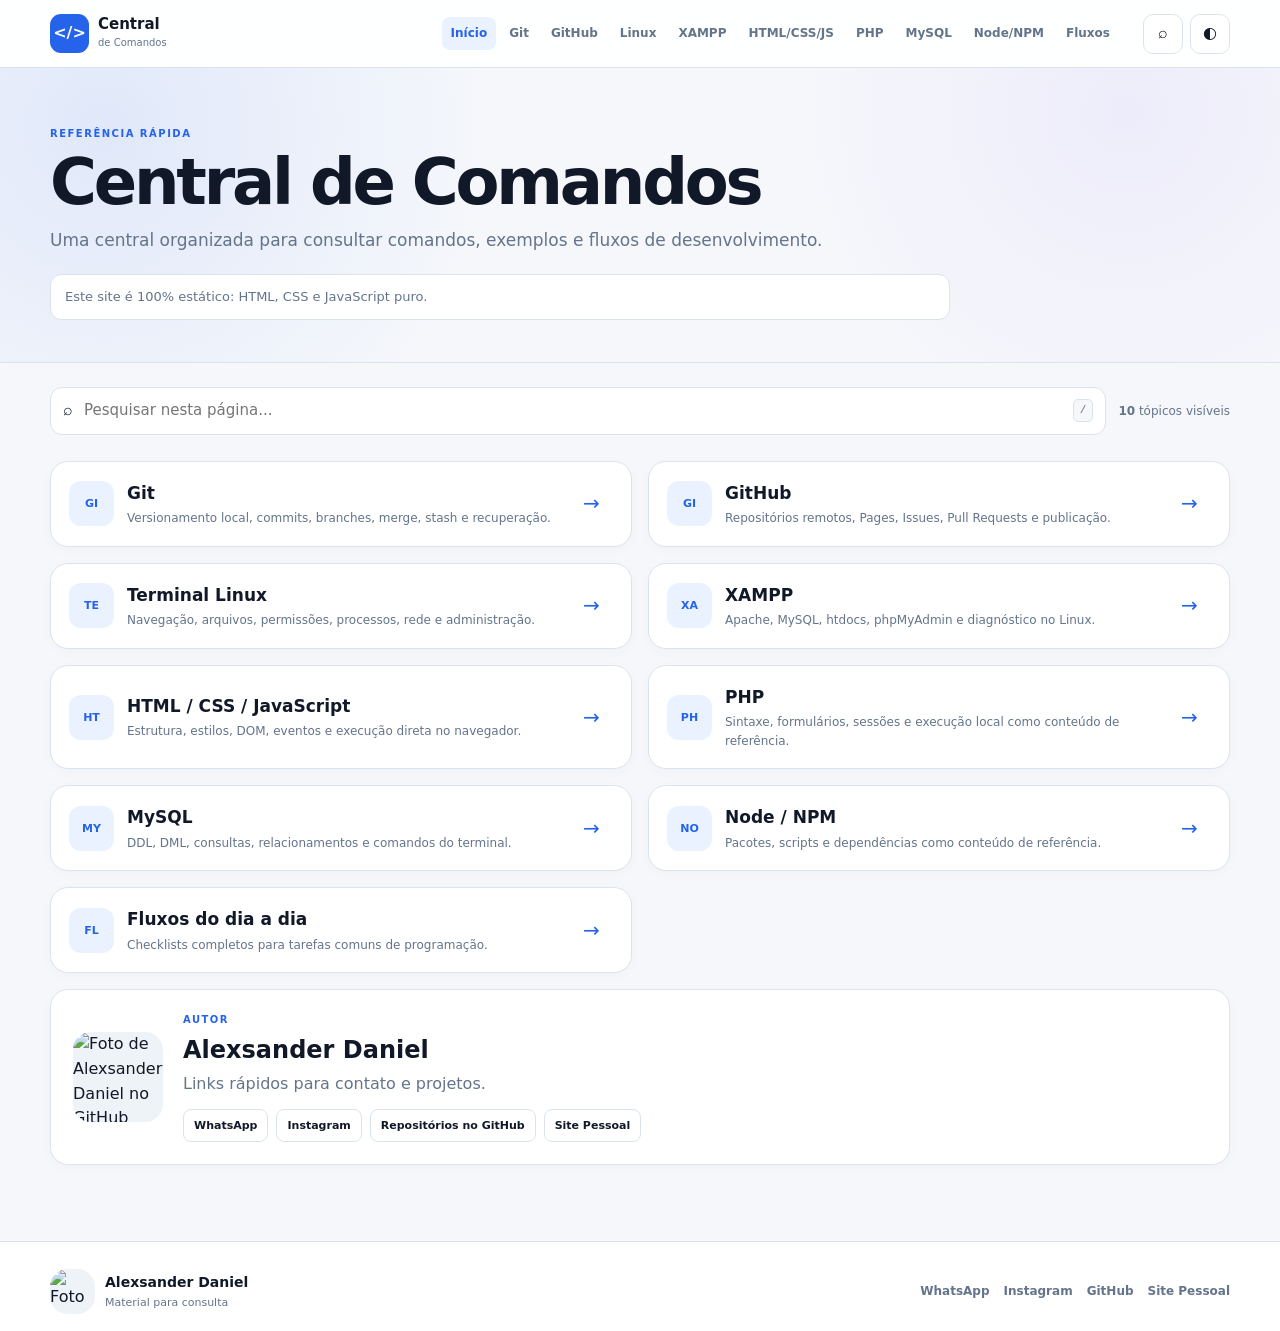
==== commit 2cb6a327: "Ajustes de links" ====
--- a/index.html
+++ b/index.html
@@ -233,6 +233,11 @@
                 rel="noopener"
                 target="_blank"
                 >Repositórios no GitHub</a
+              ><a
+                href="https://alexsander.dev.br"
+                rel="noopener"
+                target="_blank"
+                >Site Pessoal</a
               >
             </div>
           </div>
@@ -241,18 +246,16 @@
     </main>
     <footer class="site-footer">
       <div class="shell footer-grid">
-        <a href="https://www.alexsander.dev.br" target="_blank"
-          ><div class="footer-profile">
-            <img
-              alt="Foto de Alexsander Daniel no GitHub"
-              src="https://avatars.githubusercontent.com/u/104946213?v=4"
-            />
-            <div>
-              <strong>Alexsander Daniel</strong
-              ><span>Material para consulta</span>
-            </div>
-          </div></a
-        >
+        <div class="footer-profile">
+          <img
+            alt="Foto de Alexsander Daniel no GitHub"
+            src="https://avatars.githubusercontent.com/u/104946213?v=4"
+          />
+          <div>
+            <strong>Alexsander Daniel</strong
+            ><span>Material para consulta</span>
+          </div>
+        </div>
         <div class="footer-social">
           <a href="https://wa.me/5538999306760" rel="noopener" target="_blank"
             >WhatsApp</a
@@ -266,6 +269,8 @@
             rel="noopener"
             target="_blank"
             >GitHub</a
+          ><a href="https://alexsander.dev.br" rel="noopener" target="_blank"
+            >Site Pessoal</a
           >
         </div>
       </div>
